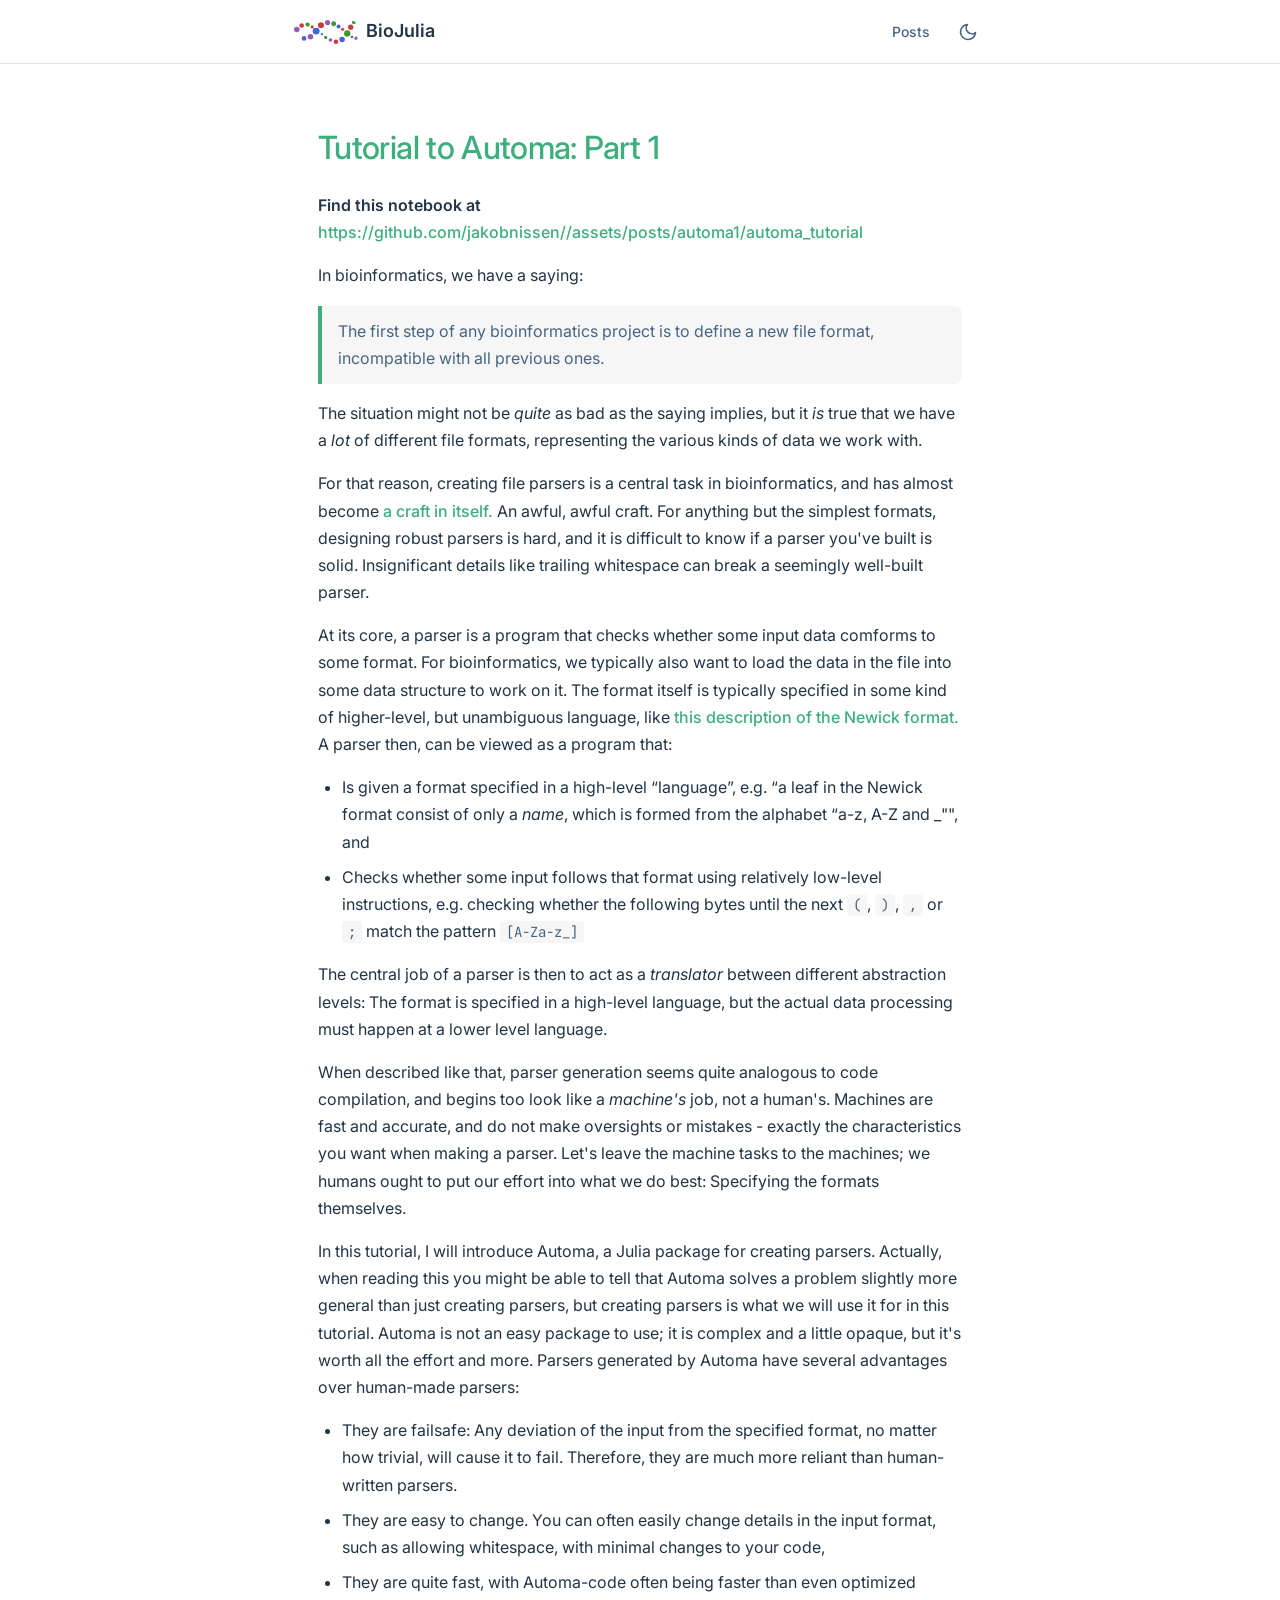
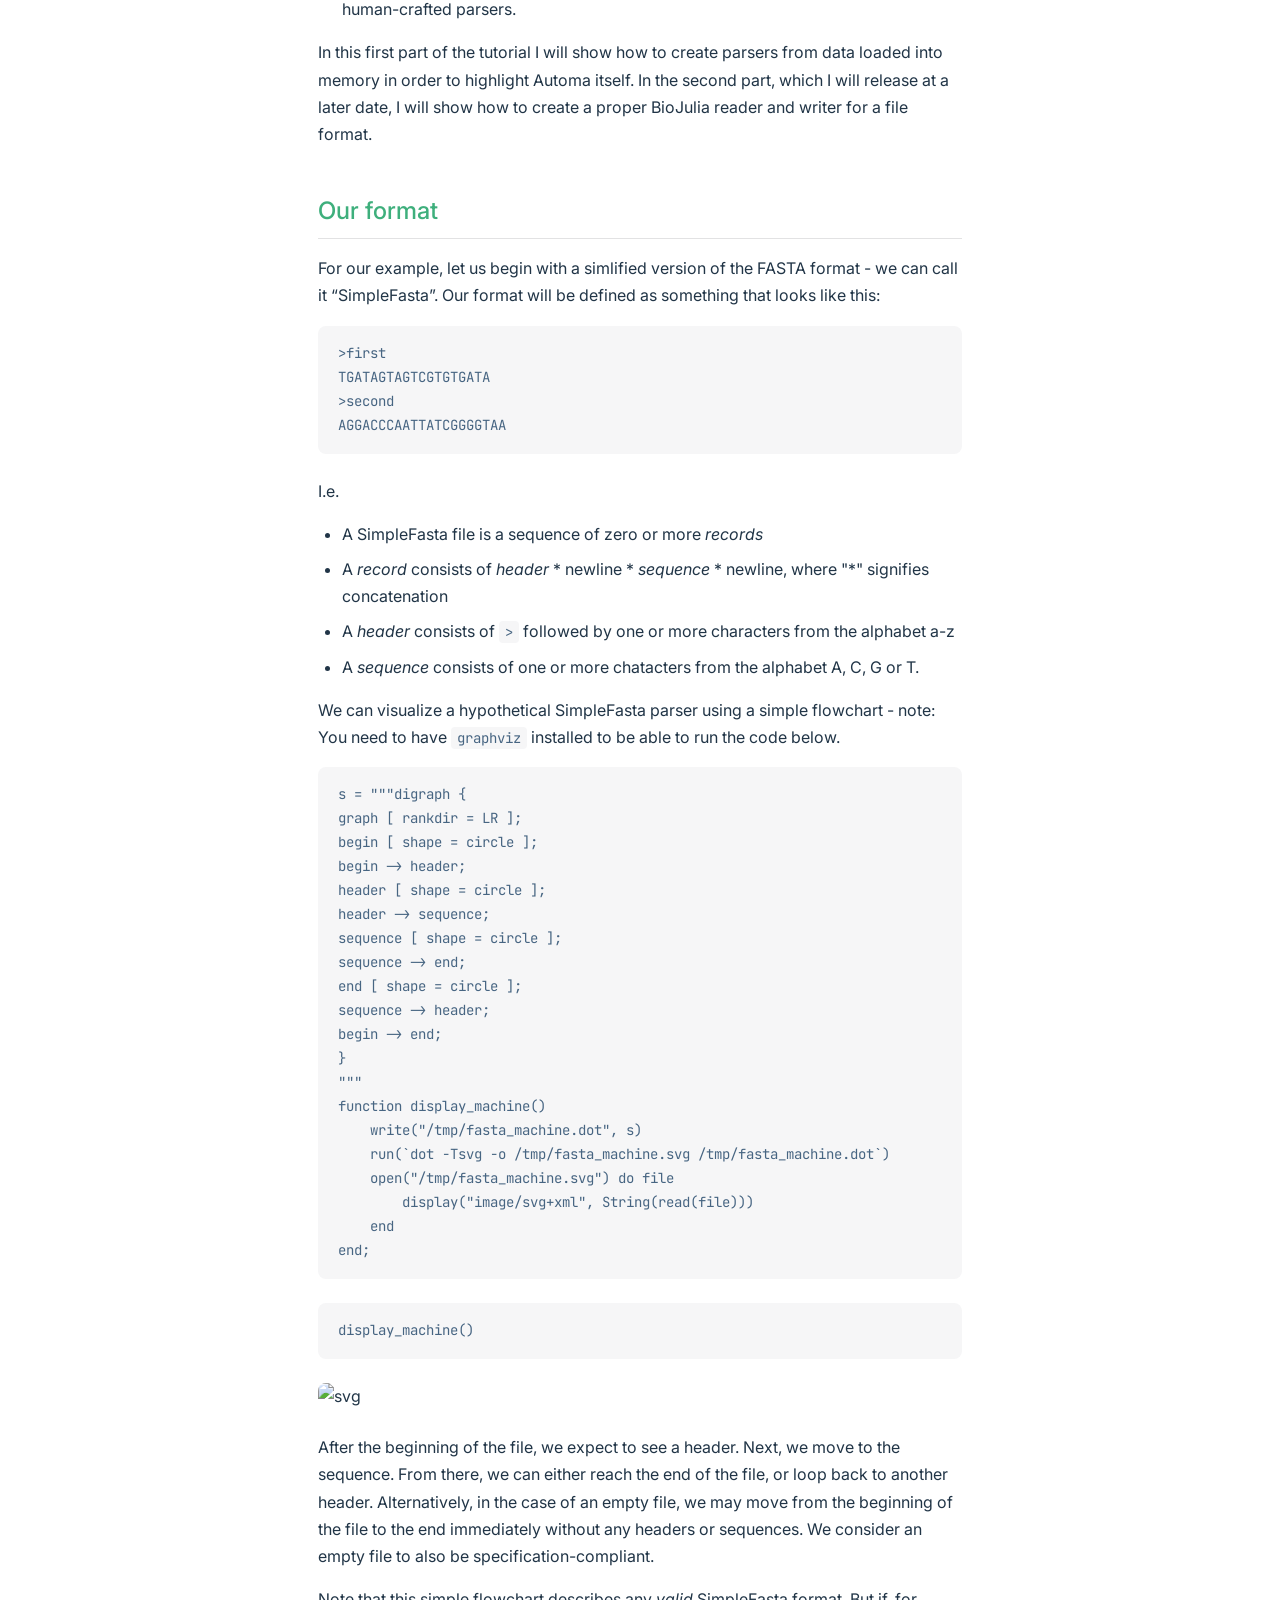
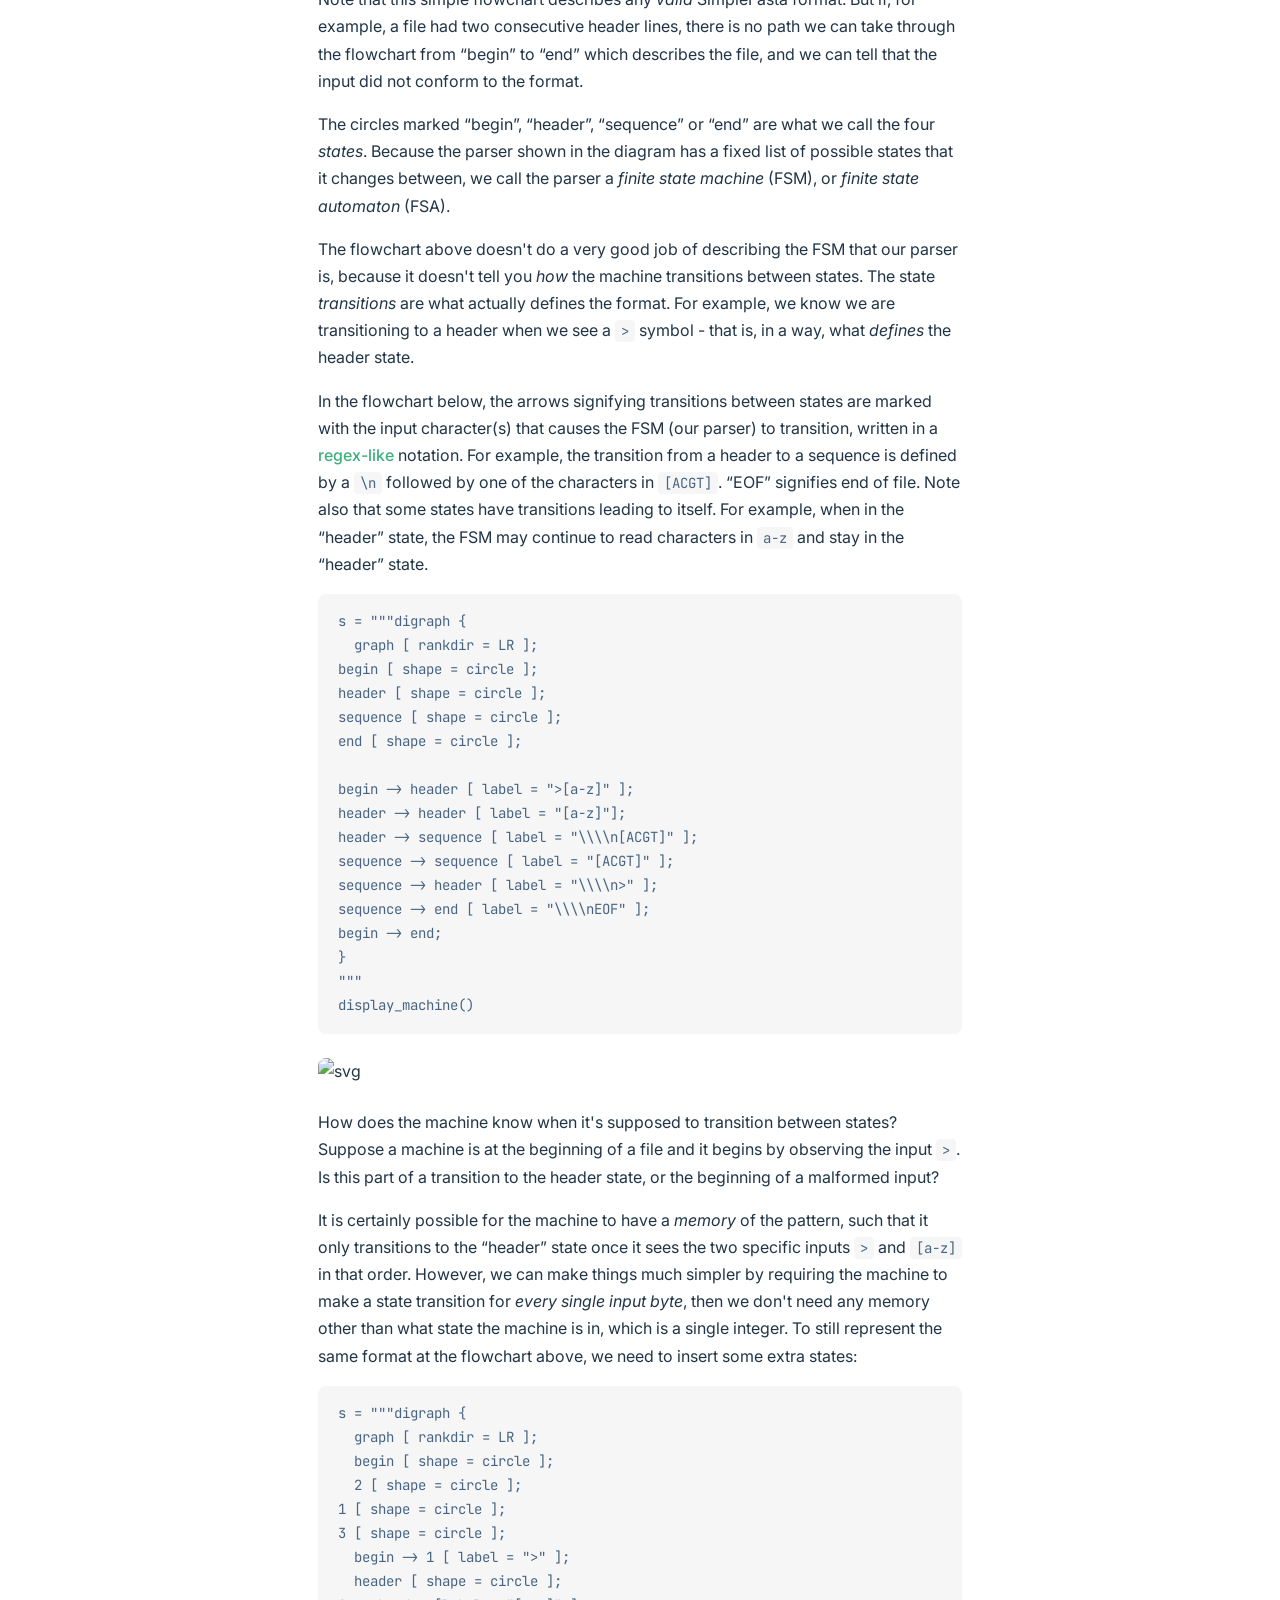
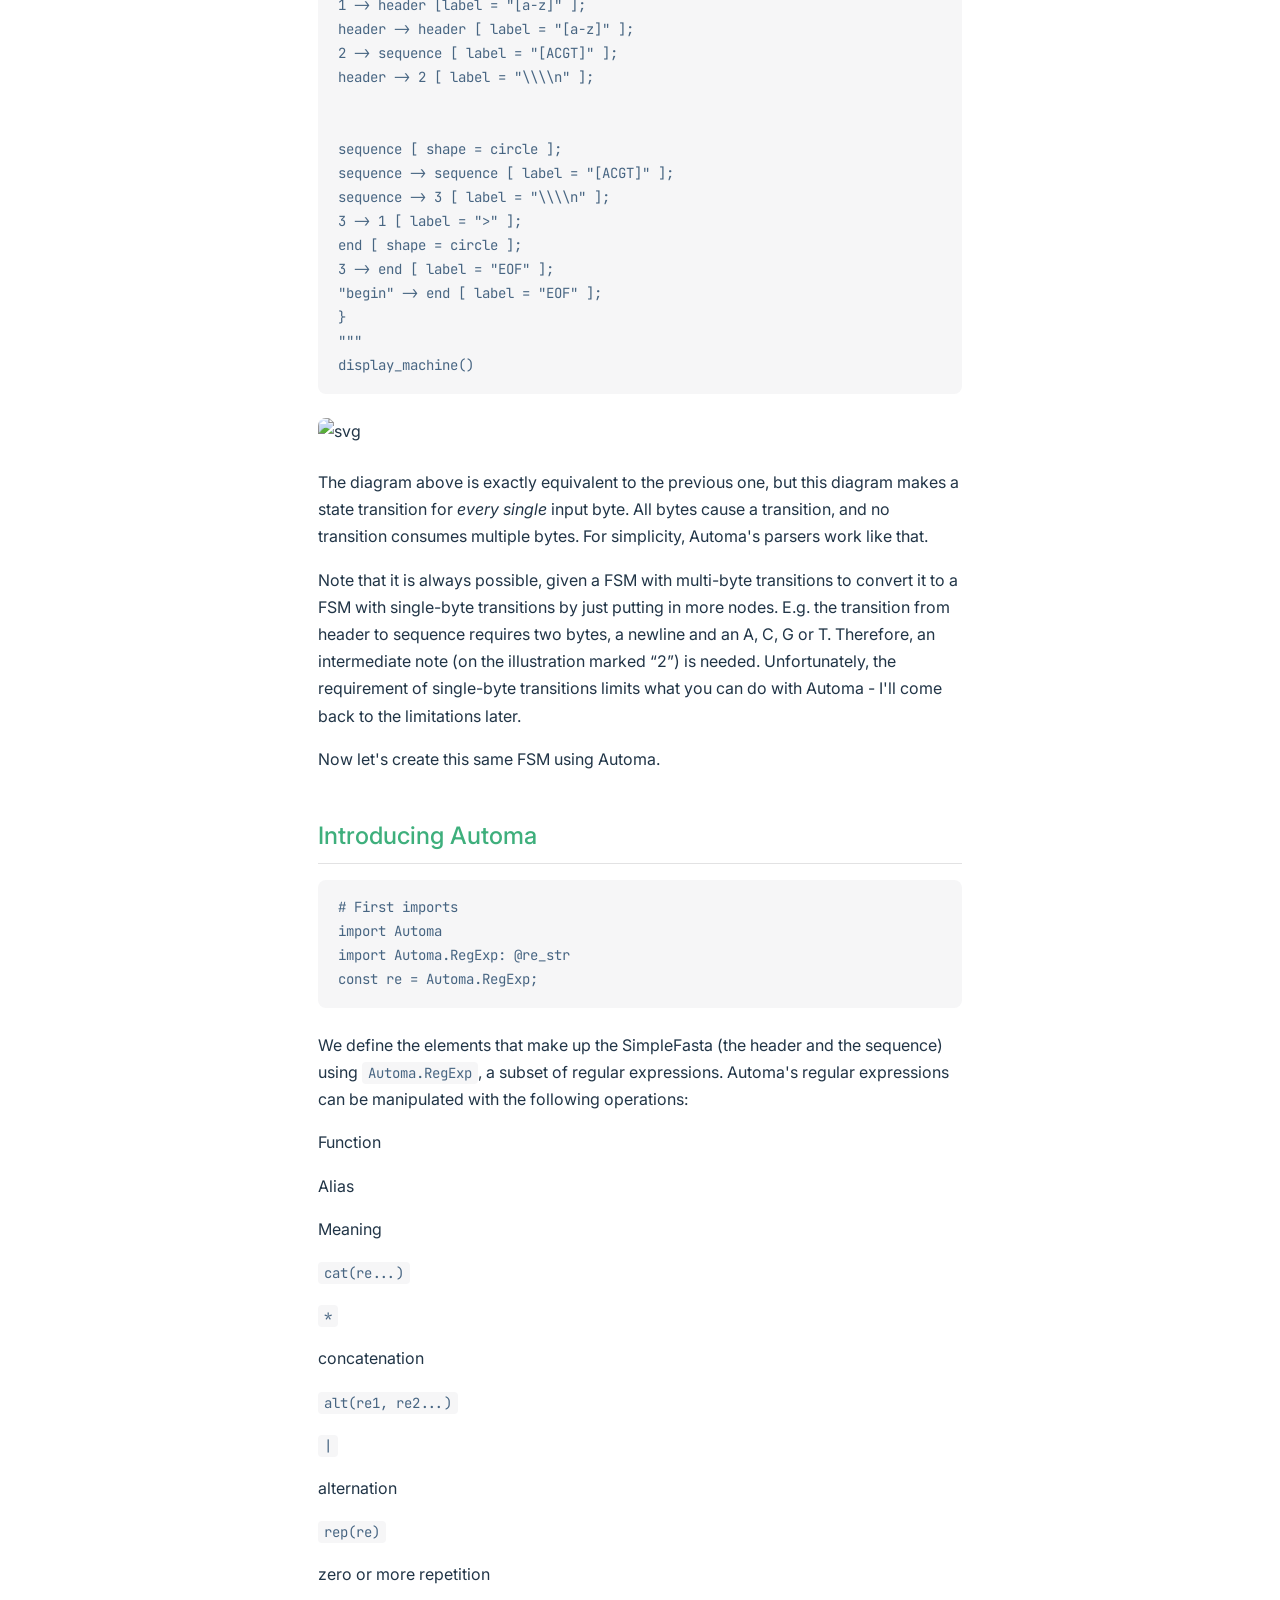
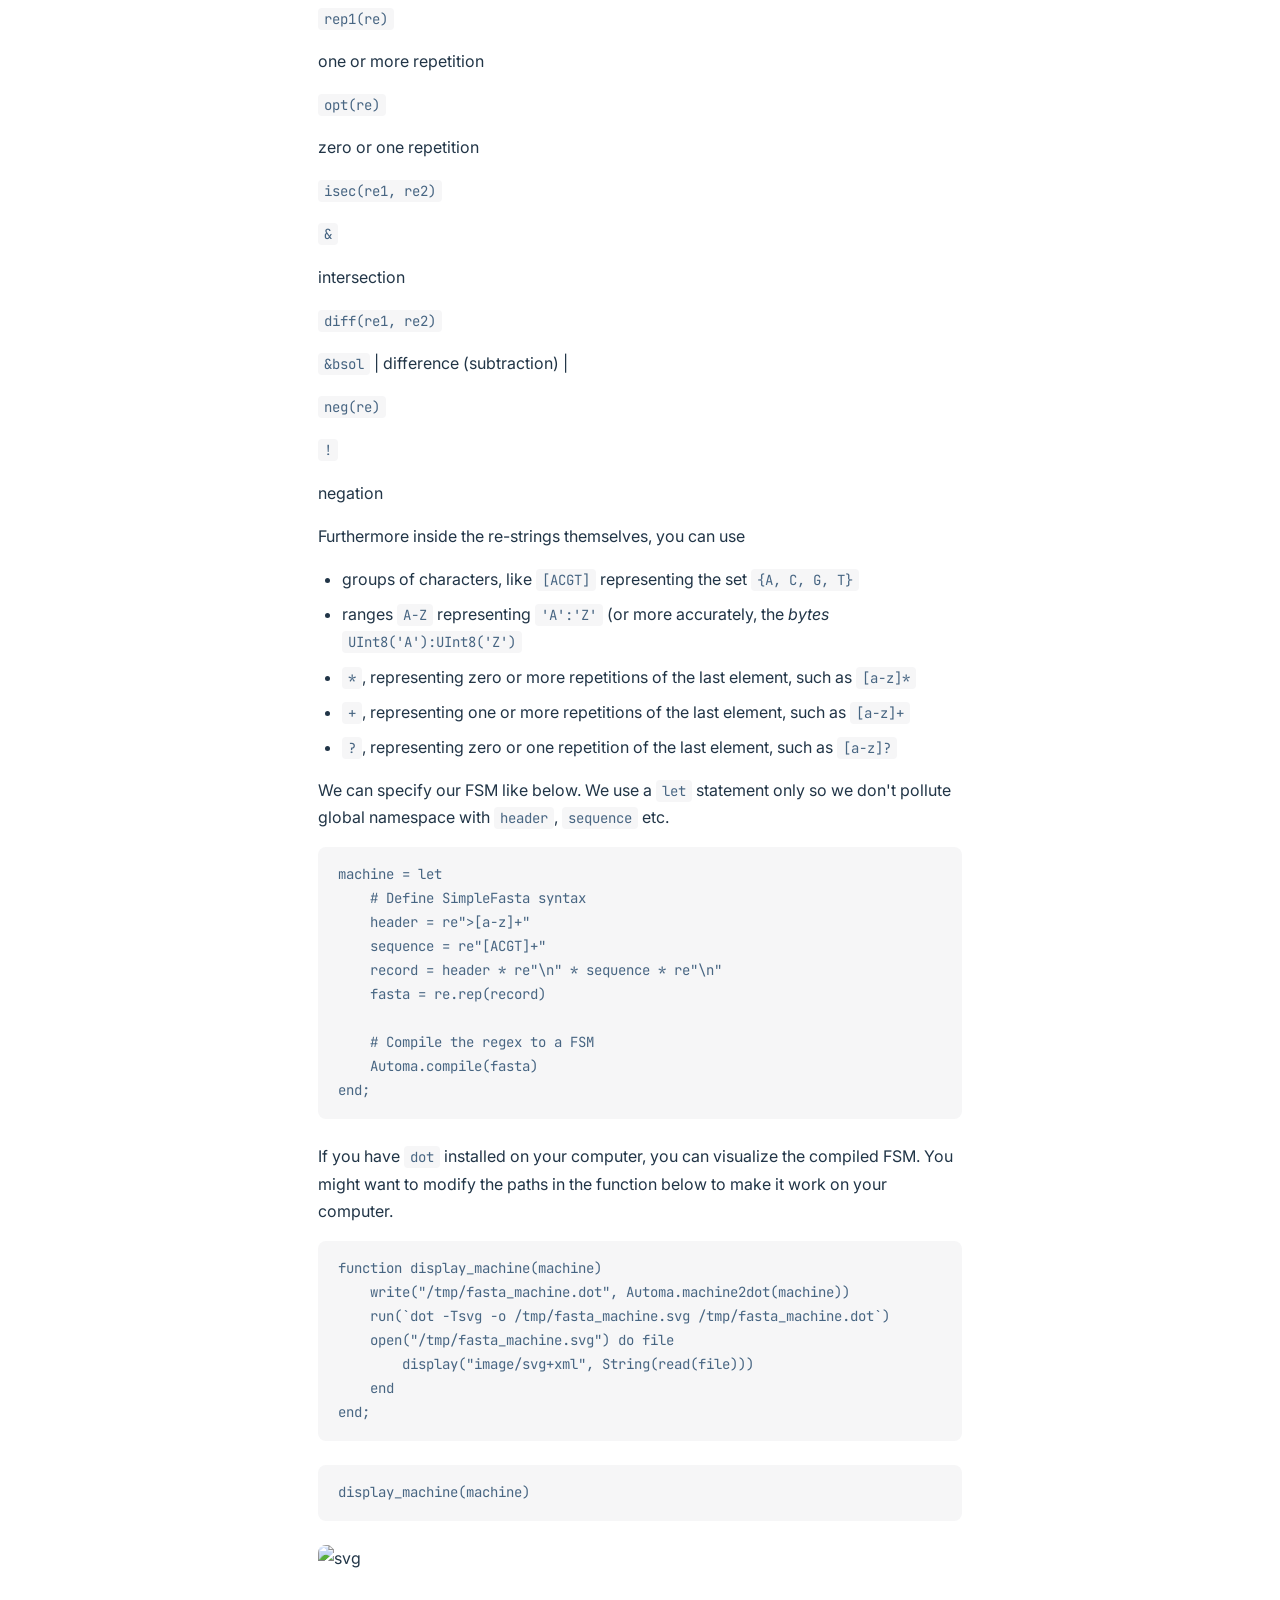
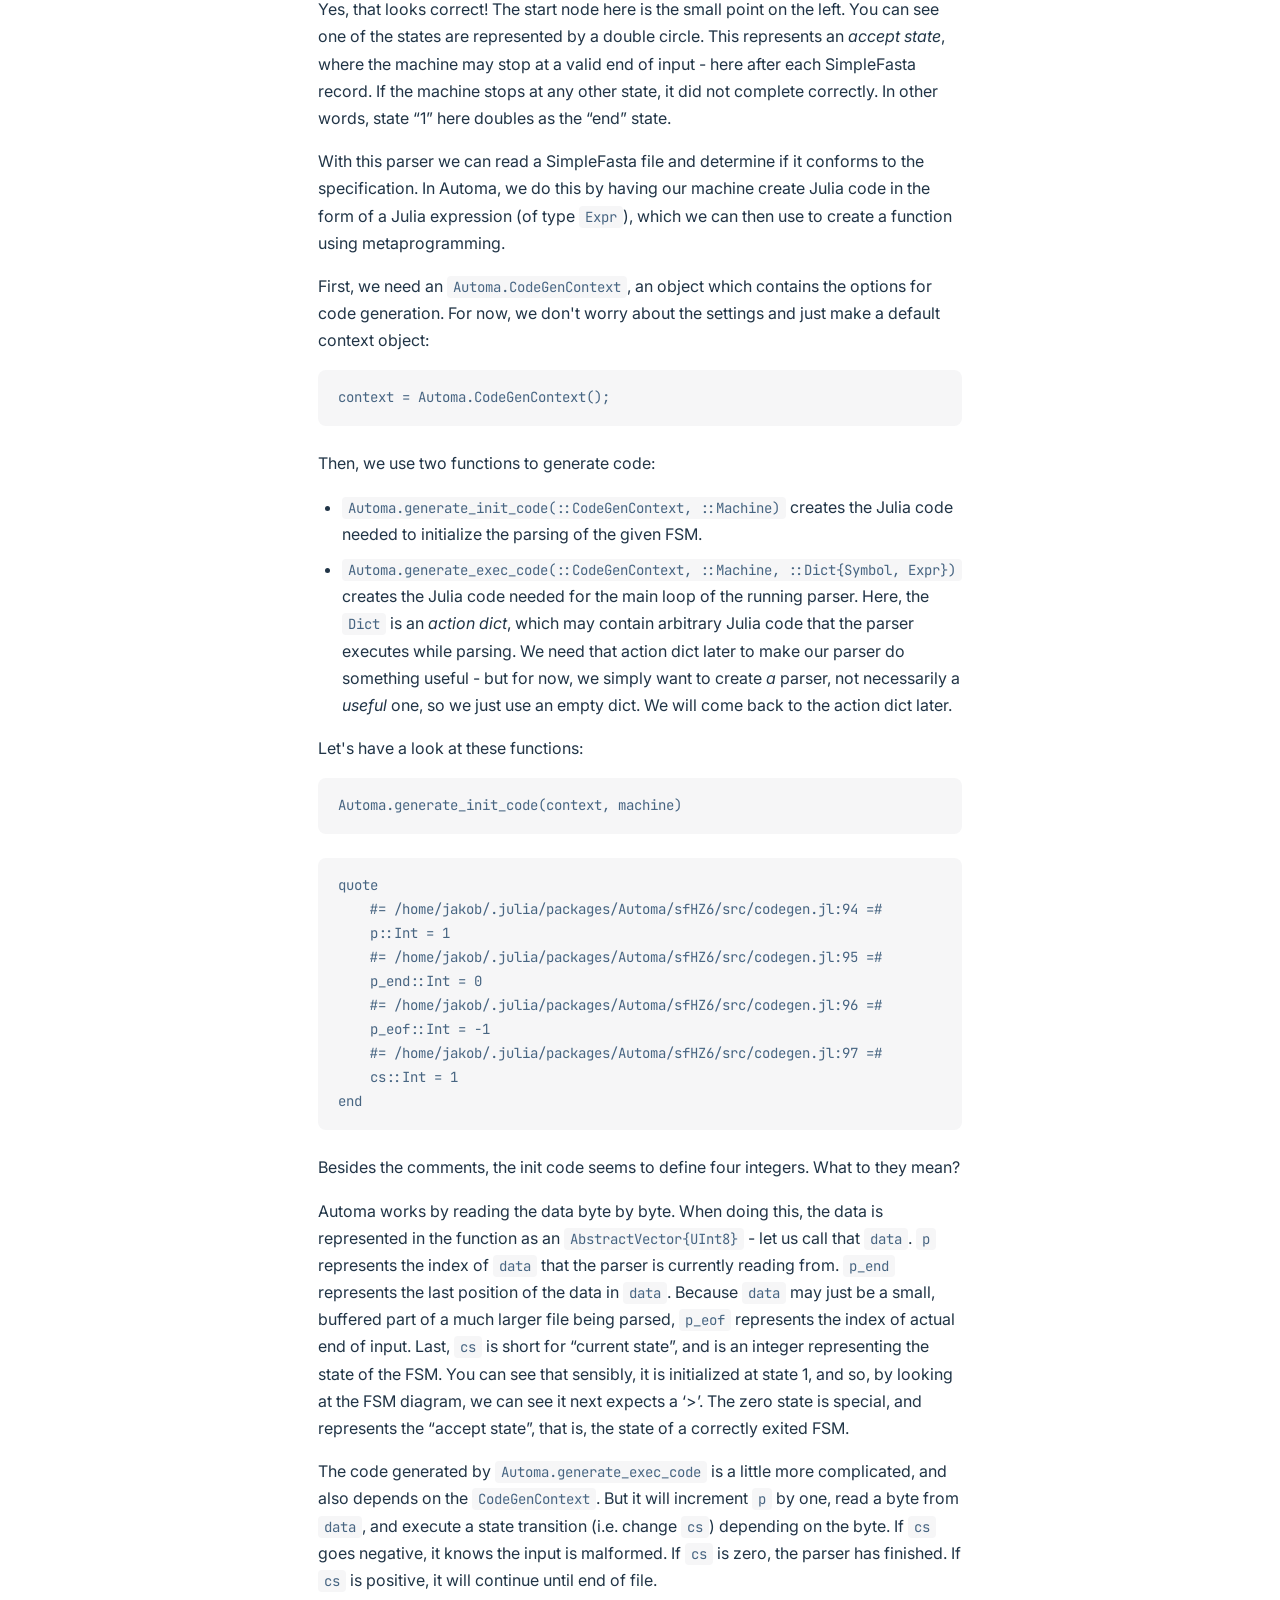
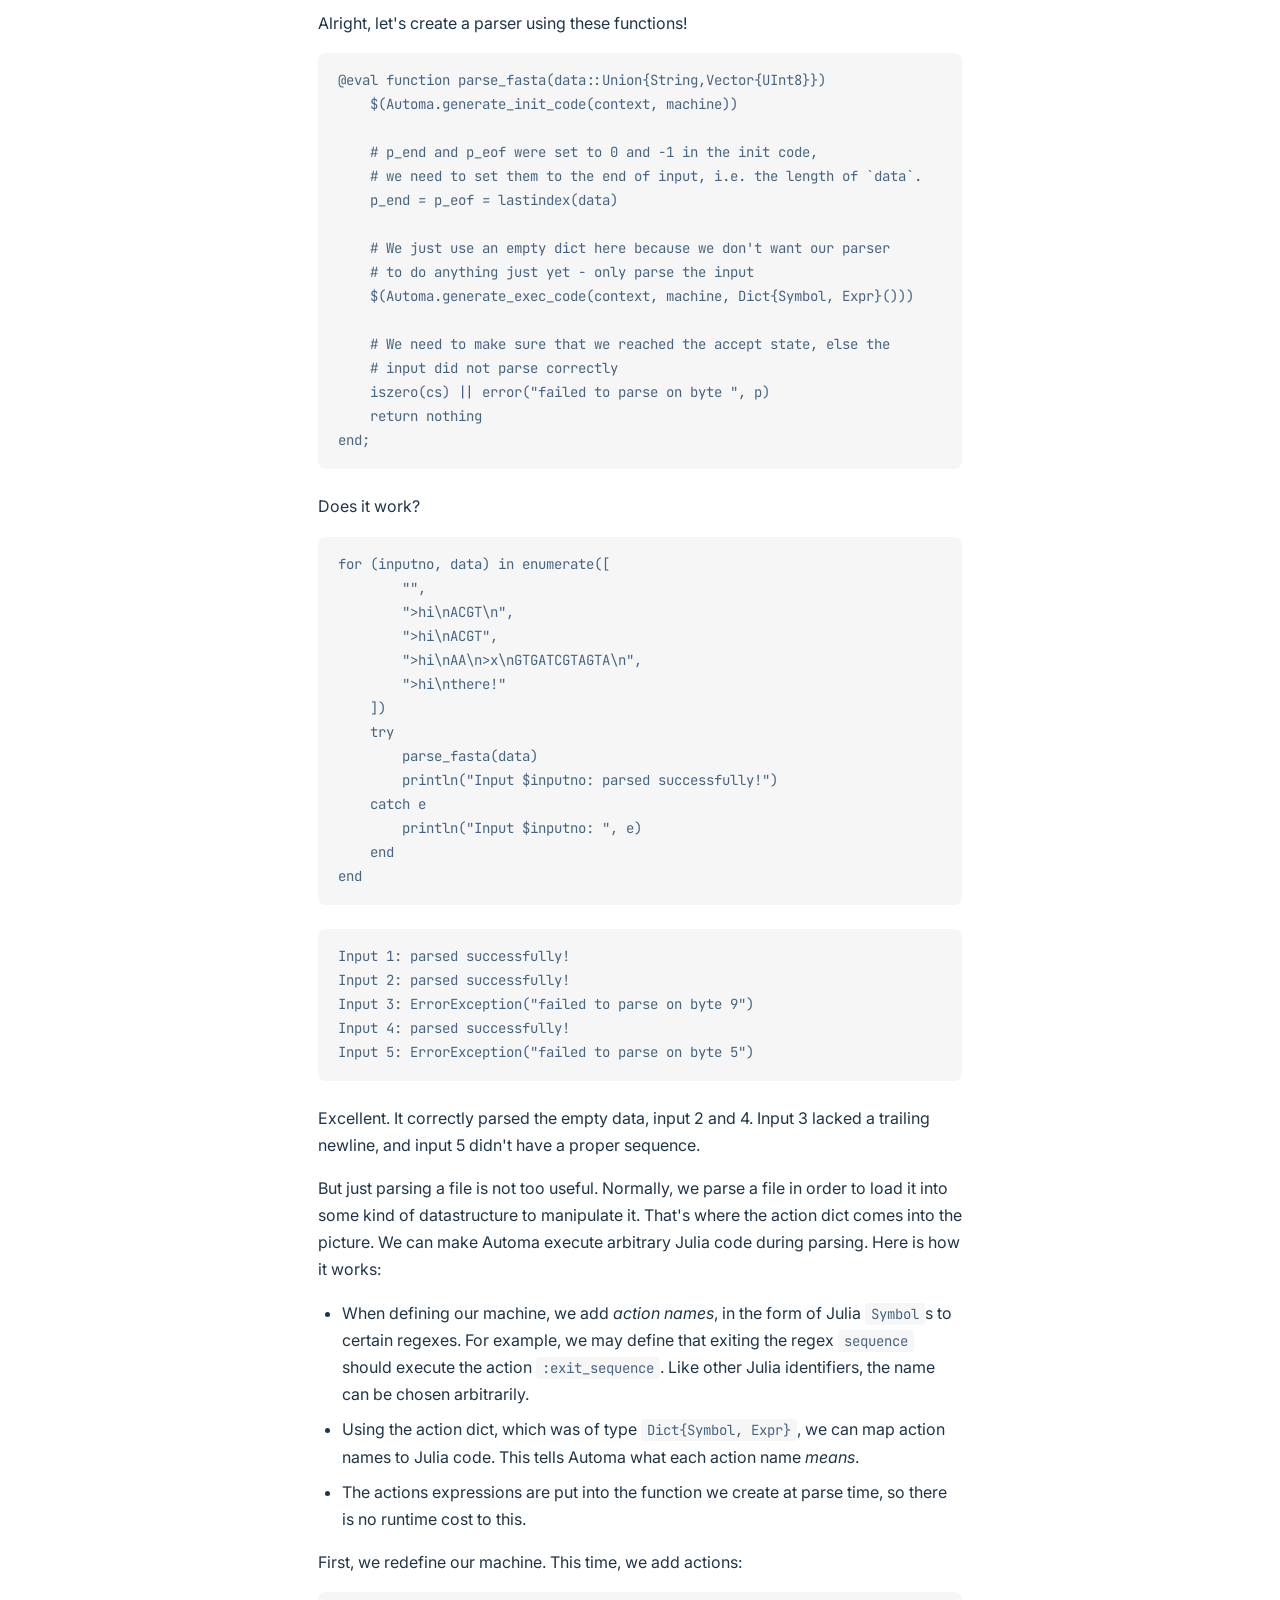
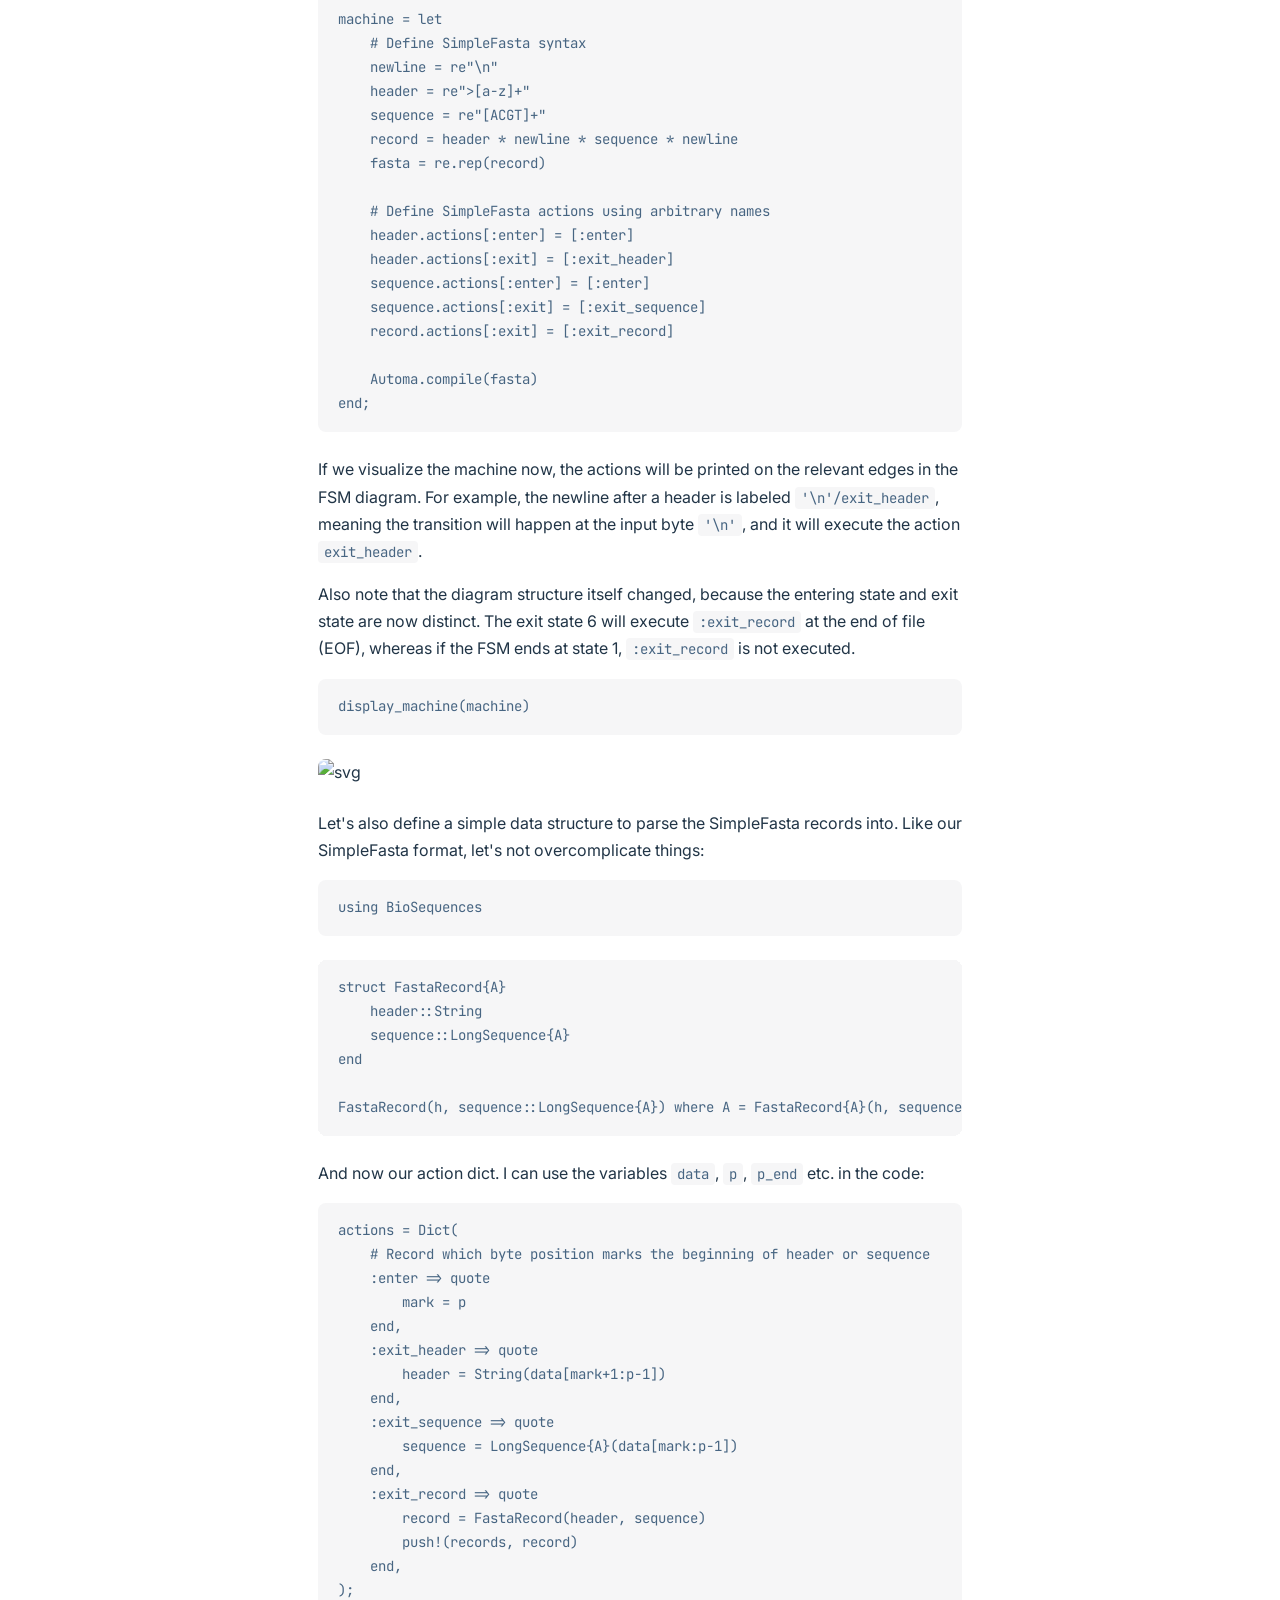
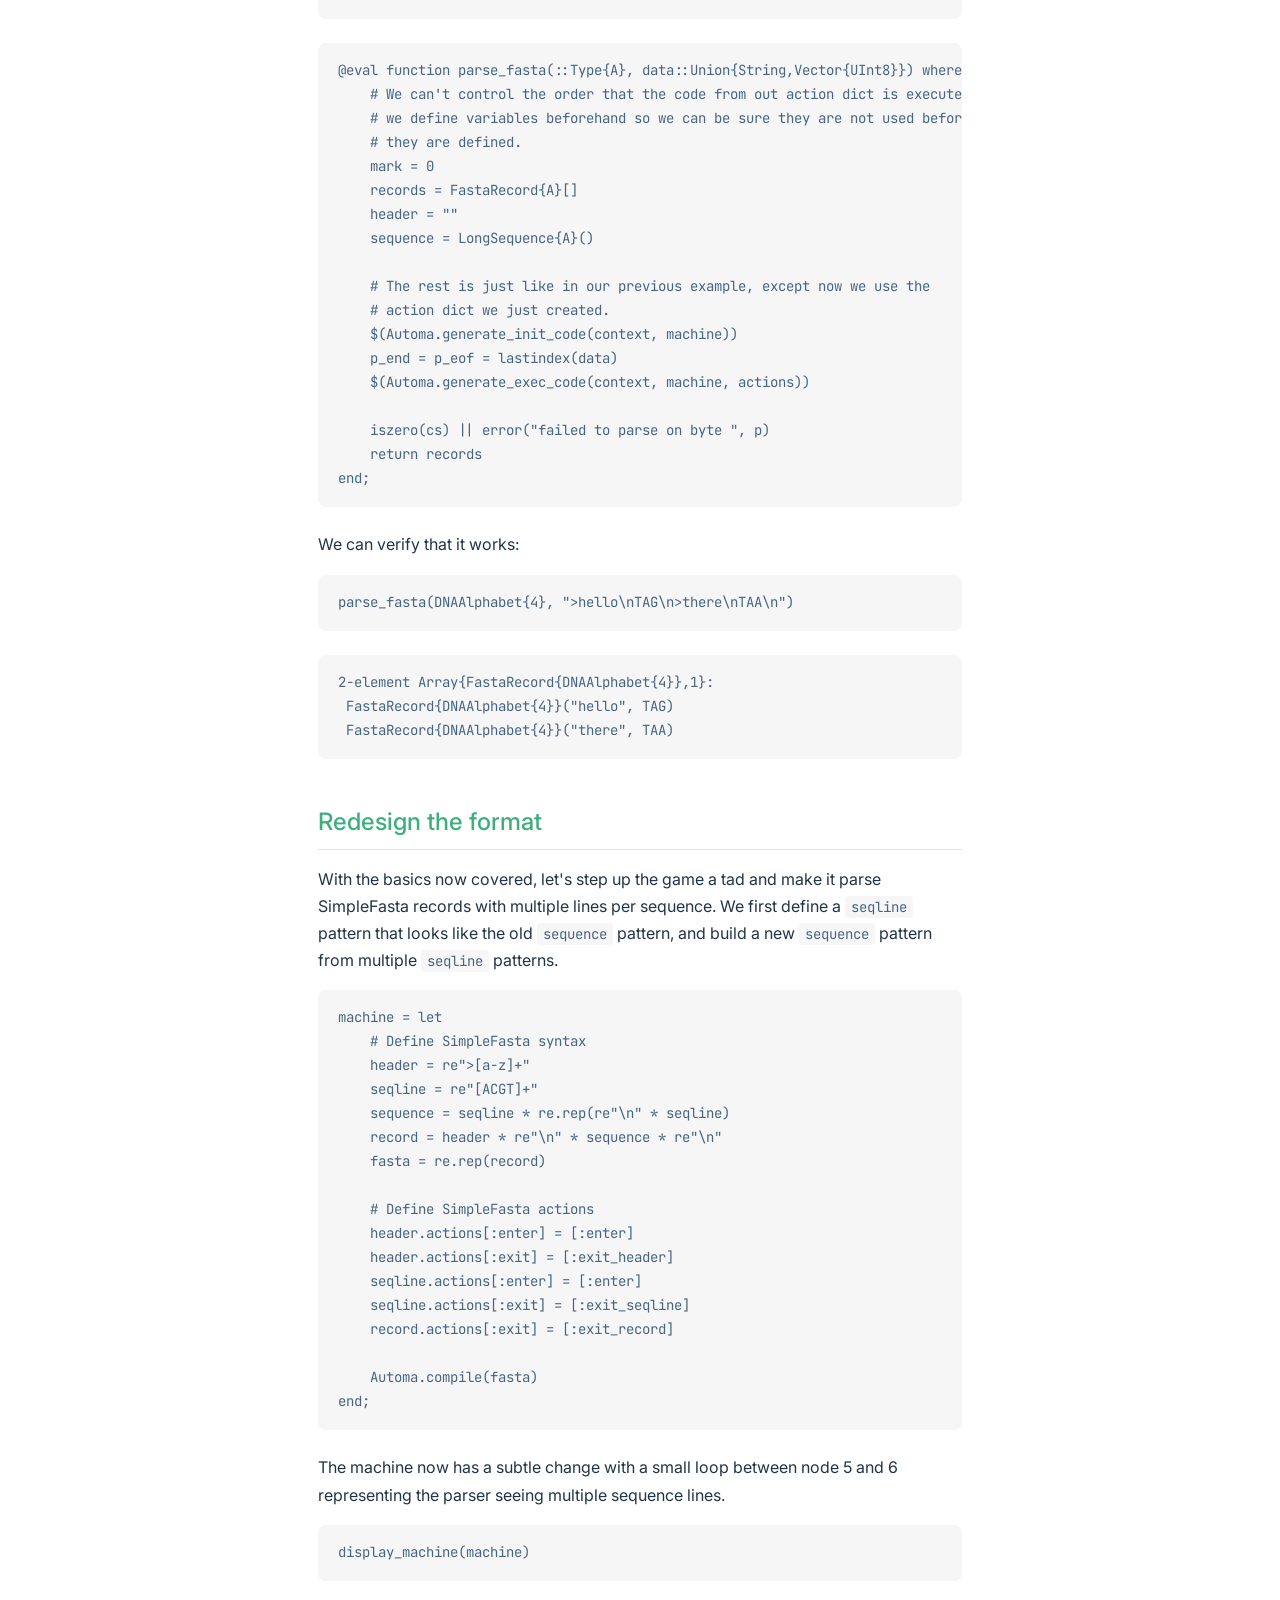
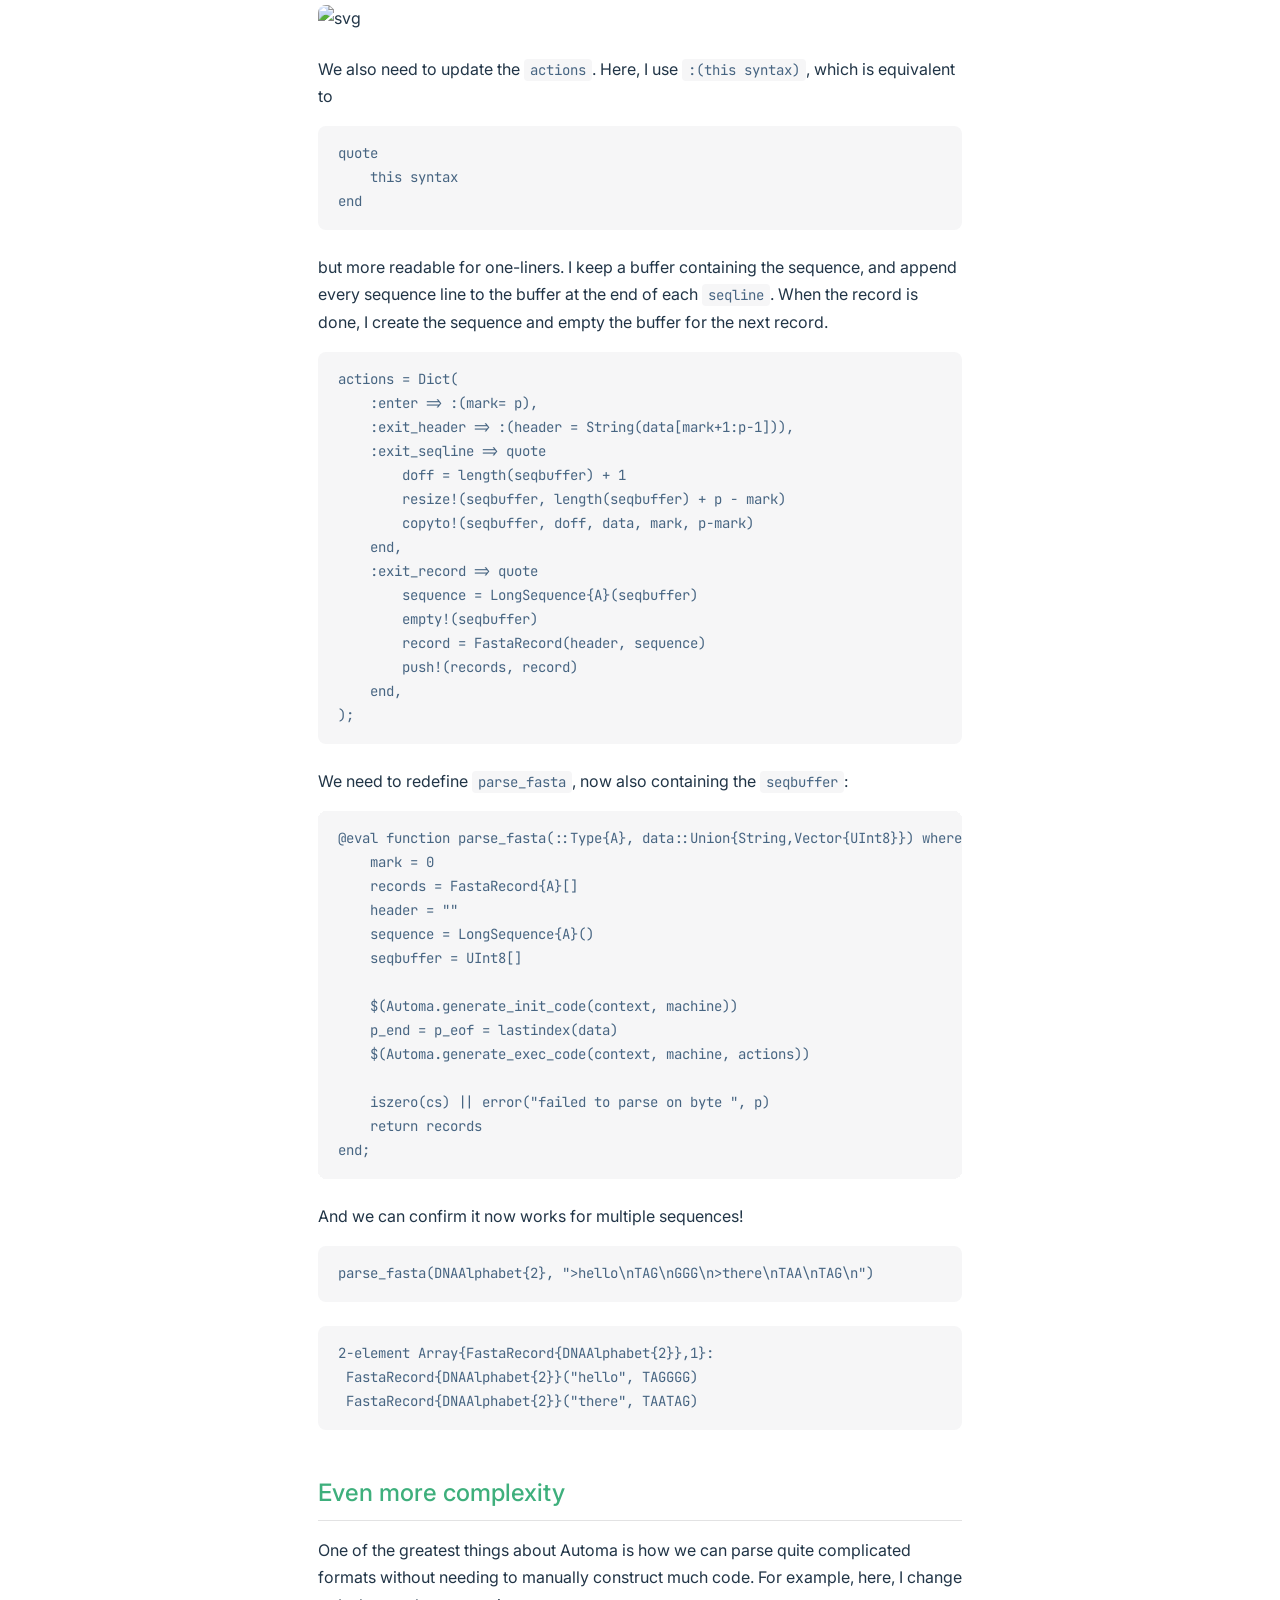
==== automa1/index.html @ d8f2fc75 "Deploying to gh-pages from @ BioJulia/posts@b52928402758f92049399fcd86d30853fb98302d 🚀" ====
<!doctype html>
<html lang="en">
<head>
  <meta charset="UTF-8">
  <meta name="viewport" content="width=device-width, initial-scale=1">
  <script>
    // Set theme immediately to prevent flash
    (function() {
      const stored = localStorage.getItem('theme');
      if (stored) {
        document.documentElement.setAttribute('data-theme', stored);
      }
    })();
  </script>
  
   <link rel="stylesheet" href="/libs/highlight/styles/github.min.css">
   
  <link rel="stylesheet" href="/css/style.css">
<link rel="preconnect" href="https://fonts.googleapis.com">
<link rel="preconnect" href="https://fonts.gstatic.com" crossorigin>
<link rel="stylesheet" href="https://fonts.googleapis.com/css2?family=Inter:wght@400;500;600;700&family=JetBrains+Mono:wght@400;500&display=swap">

<link rel="icon" type="image/png" sizes="192x192" href="/assets/favicon.png">
<link rel="shortcut icon" href="/assets/favicon.ico">
<link rel="apple-touch-icon-precomposed" sizes="152x152" href="/assets/apple-touch-icon.png">


   <title>Tutorial to Automa: Part 1 - BioJulia</title>  
</head>
<body>
  <header class="site-header">
  <div class="header-content">
    <div class="header-left">
      <a href="https://biojulia.dev" class="logo-link">
        <img src="/assets/sticker.svg" alt="BioJulia">
        <span>BioJulia</span>
      </a>
    </div>
    <nav class="header-nav">
      <a href="/">Posts</a>
      <button class="theme-toggle" id="theme-toggle" aria-label="Toggle dark mode">
        <svg class="icon-sun" xmlns="http://www.w3.org/2000/svg" viewBox="0 0 24 24" fill="none" stroke="currentColor" stroke-width="2" stroke-linecap="round" stroke-linejoin="round">
          <circle cx="12" cy="12" r="5"></circle>
          <line x1="12" y1="1" x2="12" y2="3"></line>
          <line x1="12" y1="21" x2="12" y2="23"></line>
          <line x1="4.22" y1="4.22" x2="5.64" y2="5.64"></line>
          <line x1="18.36" y1="18.36" x2="19.78" y2="19.78"></line>
          <line x1="1" y1="12" x2="3" y2="12"></line>
          <line x1="21" y1="12" x2="23" y2="12"></line>
          <line x1="4.22" y1="19.78" x2="5.64" y2="18.36"></line>
          <line x1="18.36" y1="5.64" x2="19.78" y2="4.22"></line>
        </svg>
        <svg class="icon-moon" xmlns="http://www.w3.org/2000/svg" viewBox="0 0 24 24" fill="none" stroke="currentColor" stroke-width="2" stroke-linecap="round" stroke-linejoin="round">
          <path d="M21 12.79A9 9 0 1 1 11.21 3 7 7 0 0 0 21 12.79z"></path>
        </svg>
      </button>
    </nav>
  </div>
</header>

  <main class="franklin-content">

<div class="franklin-content" >
  <h1 id="tutorial_to_automa_part_1" ><a href="#tutorial_to_automa_part_1"> Tutorial to Automa: Part 1</a></h1><p><strong>Find this notebook at <a href="https://github.com/jakobnissen//assets/posts/automa1/automa_tutorial">https://github.com/jakobnissen//assets/posts/automa1/automa_tutorial</a></strong></p>
<p>In bioinformatics, we have a saying:</p>
<blockquote><p>The first step of any bioinformatics project is to define a new file format, incompatible with all previous ones.</p>
</blockquote><p>The situation might not be <em>quite</em> as bad as the saying implies, but it <em>is</em> true that we have a <em>lot</em> of different file formats, representing the various kinds of data we work with.</p>
<p>For that reason, creating file parsers is a central task in bioinformatics, and has almost become <a href="http://biopython.org/DIST/docs/tutorial/Tutorial.html#sec14">a craft in itself.</a> An awful, awful craft. For anything but the simplest formats, designing robust parsers is hard, and it is difficult to know if a parser you've built is solid. Insignificant details like trailing whitespace can break a seemingly well-built parser.</p>
<p>At its core, a parser is a program that checks whether some input data comforms to some format. For bioinformatics, we typically also want to load the data in the file into some data structure to work on it. The format itself is typically specified in some kind of higher-level, but unambiguous language, like <a href="https://en.wikipedia.org/wiki/Newick_format#Grammar">this description of the Newick format.</a> A parser then, can be viewed as a program that:</p>
<ul>
<li>Is given a format specified in a high-level “language”, e.g. “a leaf in the Newick format consist of only a <em>name</em>, which is formed from the alphabet “a-z, A-Z and &#95;"", and</li>
<li>Checks whether some input follows that format using relatively low-level instructions, e.g. checking whether the following bytes until the next <code>(</code>, <code>)</code>, <code>,</code> or <code>;</code> match the pattern <code>[A-Za-z_]</code></li>
</ul>
<p>The central job of a parser is then to act as a <em>translator</em> between different abstraction levels: The format is specified in a high-level language, but the actual data processing must happen at a lower level language.</p>
<p>When described like that, parser generation seems quite analogous to code compilation, and begins too look like a <em>machine's</em> job, not a human's. Machines are fast and accurate, and do not make oversights or mistakes - exactly the characteristics you want when making a parser. Let's leave the machine tasks to the machines; we humans ought to put our effort into what we do best: Specifying the formats themselves.</p>
<p>In this tutorial, I will introduce Automa, a Julia package for creating parsers. Actually, when reading this you might be able to tell that Automa solves a problem slightly more general than just creating parsers, but creating parsers is what we will use it for in this tutorial. Automa is not an easy package to use; it is complex and a little opaque, but it's worth all the effort and more. Parsers generated by Automa have several advantages over human-made parsers:</p>
<ul>
<li>They are failsafe: Any deviation of the input from the specified format, no matter how trivial, will cause it to fail. Therefore, they are much more reliant than human-written parsers.</li>
<li>They are easy to change. You can often easily change details in the input format, such as allowing whitespace, with minimal changes to your code,</li>
<li>They are quite fast, with Automa-code often being faster than even optimized human-crafted parsers.</li>
</ul>
<p>In this first part of the tutorial I will show how to create parsers from data loaded into memory in order to highlight Automa itself. In the second part, which I will release at a later date, I will show how to create a proper BioJulia reader and writer for a file format.</p>
<h2 id="our_format" ><a href="#our_format"> Our format</a></h2><p>For our example, let us begin with a simlified version of the FASTA format - we can call it “SimpleFasta”. Our format will be defined as something that looks like this:</p>
<pre><code class="fasta">&gt;first
TGATAGTAGTCGTGTGATA
&gt;second
AGGACCCAATTATCGGGGTAA</code></pre>
<p>I.e.</p>
<ul>
<li>A SimpleFasta file is a sequence of zero or more <em>records</em></li>
<li>A <em>record</em> consists of <em>header</em> &#42; newline &#42; <em>sequence</em> &#42; newline, where "&#42;" signifies concatenation</li>
<li>A <em>header</em> consists of <code>&gt;</code> followed by one or more characters from the alphabet a-z</li>
<li>A <em>sequence</em> consists of one or more chatacters from the alphabet A, C, G or T.</li>
</ul>
<p>We can visualize a hypothetical SimpleFasta parser using a simple flowchart - note: You need to have <code>graphviz</code> installed to be able to run the code below.</p>
<pre><code class="julia">s = &quot;&quot;&quot;digraph &lbrace;
graph [ rankdir = LR ];
begin [ shape = circle ];
begin -&gt; header;
header [ shape = circle ];
header -&gt; sequence;
sequence [ shape = circle ];
sequence -&gt; end;
end [ shape = circle ];
sequence -&gt; header;
begin -&gt; end;
&rbrace;
&quot;&quot;&quot;
function display_machine()
    write(&quot;/tmp/fasta_machine.dot&quot;, s)
    run(`dot -Tsvg -o /tmp/fasta_machine.svg /tmp/fasta_machine.dot`)
    open(&quot;/tmp/fasta_machine.svg&quot;) do file
        display(&quot;image/svg+xml&quot;, String(read(file)))
    end
end;</code></pre>
<pre><code class="julia">display_machine()</code></pre>
<img src="/assets/posts/automa1/automa_tutorial_2_0.svg" alt="svg"><p>After the beginning of the file, we expect to see a header. Next, we move to the sequence. From there, we can either reach the end of the file, or loop back to another header. Alternatively, in the case of an empty file, we may move from the beginning of the file to the end immediately without any headers or sequences. We consider an empty file to also be specification-compliant.</p>
<p>Note that this simple flowchart describes any <em>valid</em> SimpleFasta format. But if, for example, a file had two consecutive header lines, there is no path we can take through the flowchart from “begin” to “end” which describes the file, and we can tell that the input did not conform to the format.</p>
<p>The circles marked “begin”, “header”, “sequence” or “end” are what we call the four <em>states</em>. Because the parser shown in the diagram has a fixed list of possible states that it changes between, we call the parser a <em>finite state machine</em> (FSM), or <em>finite state automaton</em> (FSA).</p>
<p>The flowchart above doesn't do a very good job of describing the FSM that our parser is, because it doesn't tell you <em>how</em> the machine transitions between states. The state <em>transitions</em> are what actually defines the format. For example, we know we are transitioning to a header when we see a <code>&gt;</code> symbol - that is, in a way, what <em>defines</em> the header state.</p>
<p>In the flowchart below, the arrows signifying transitions between states are marked with the input character(s) that causes the FSM (our parser) to transition, written in a <a href="http://regexr.com">regex-like</a> notation. For example, the transition from a header to a sequence is defined by a <code>\n</code> followed by one of the characters in <code>[ACGT]</code>. “EOF” signifies end of file. Note also that some states have transitions leading to itself. For example, when in the “header” state, the FSM may continue to read characters in <code>a-z</code> and stay in the “header” state.</p>
<pre><code class="julia">s = &quot;&quot;&quot;digraph &lbrace;
  graph [ rankdir = LR ];
begin [ shape = circle ];
header [ shape = circle ];
sequence [ shape = circle ];
end [ shape = circle ];

begin -&gt; header [ label = &quot;&gt;[a-z]&quot; ];
header -&gt; header [ label = &quot;[a-z]&quot;];
header -&gt; sequence [ label = &quot;\\\\n[ACGT]&quot; ];
sequence -&gt; sequence [ label = &quot;[ACGT]&quot; ];
sequence -&gt; header [ label = &quot;\\\\n&gt;&quot; ];
sequence -&gt; end [ label = &quot;\\\\nEOF&quot; ];
begin -&gt; end;
&rbrace;
&quot;&quot;&quot;
display_machine()</code></pre>
<img src="/assets/posts/automa1/automa_tutorial_4_0.svg" alt="svg"><p>How does the machine know when it's supposed to transition between states? Suppose a machine is at the beginning of a file and it begins by observing the input <code>&gt;</code>. Is this part of a transition to the header state, or the beginning of a malformed input?</p>
<p>It is certainly possible for the machine to have a <em>memory</em> of the pattern, such that it only transitions to the “header” state once it sees the two specific inputs <code>&gt;</code> and <code>[a-z]</code> in that order. However, we can make things much simpler by requiring the machine to make a state transition for <em>every single input byte</em>, then we don't need any memory other than what state the machine is in, which is a single integer. To still represent the same format at the flowchart above, we need to insert some extra states:</p>
<pre><code class="julia">s = &quot;&quot;&quot;digraph &lbrace;
  graph [ rankdir = LR ];
  begin [ shape = circle ];
  2 [ shape = circle ];
1 [ shape = circle ];
3 [ shape = circle ];
  begin -&gt; 1 [ label = &quot;&gt;&quot; ];
  header [ shape = circle ];
1 -&gt; header [label = &quot;[a-z]&quot; ];
header -&gt; header [ label = &quot;[a-z]&quot; ];
2 -&gt; sequence [ label = &quot;[ACGT]&quot; ];
header -&gt; 2 [ label = &quot;\\\\n&quot; ];


sequence [ shape = circle ];
sequence -&gt; sequence [ label = &quot;[ACGT]&quot; ];
sequence -&gt; 3 [ label = &quot;\\\\n&quot; ];
3 -&gt; 1 [ label = &quot;&gt;&quot; ];
end [ shape = circle ];
3 -&gt; end [ label = &quot;EOF&quot; ];
&quot;begin&quot; -&gt; end [ label = &quot;EOF&quot; ];
&rbrace;
&quot;&quot;&quot;
display_machine()</code></pre>
<img src="/assets/posts/automa1/automa_tutorial_6_0.svg" alt="svg"><p>The diagram above is exactly equivalent to the previous one, but this diagram makes a state transition for <em>every single</em> input byte. All bytes cause a transition, and no transition consumes multiple bytes. For simplicity, Automa's parsers work like that.</p>
<p>Note that it is always possible, given a FSM with multi-byte transitions to convert it to a FSM with single-byte transitions by just putting in more nodes. E.g. the transition from header to sequence requires two bytes, a newline and an A, C, G or T. Therefore, an intermediate note (on the illustration marked “2”) is needed. Unfortunately, the requirement of single-byte transitions limits what you can do with Automa - I'll come back to the limitations later.</p>
<p>Now let's create this same FSM using Automa.</p>
<h2 id="introducing_automa" ><a href="#introducing_automa"> Introducing Automa</a></h2><pre><code class="julia"># First imports
import Automa
import Automa.RegExp: @re_str
const re = Automa.RegExp;</code></pre>
<p>We define the elements that make up the SimpleFasta (the header and the sequence) using <code>Automa.RegExp</code>, a subset of regular expressions. Automa's regular expressions can be manipulated with the following operations:</p>
<p>Function</p>
<p>Alias</p>
<p>Meaning</p>
<p><code>cat(re...)</code></p>
<p><code>*</code></p>
<p>concatenation</p>
<p><code>alt(re1, re2...)</code></p>
<p><code>|</code></p>
<p>alternation</p>
<p><code>rep(re)</code></p>
<p>zero or more repetition</p>
<p><code>rep1(re)</code></p>
<p>one or more repetition</p>
<p><code>opt(re)</code></p>
<p>zero or one repetition</p>
<p><code>isec(re1, re2)</code></p>
<p><code>&amp;</code></p>
<p>intersection</p>
<p><code>diff(re1, re2)</code></p>
<p><code>&amp;bsol</code> | difference (subtraction) |</p>
<p><code>neg(re)</code></p>
<p><code>!</code></p>
<p>negation</p>
<p>Furthermore inside the re-strings themselves, you can use</p>
<ul>
<li>groups of characters, like <code>[ACGT]</code> representing the set <code>&lbrace;A, C, G, T&rbrace;</code></li>
<li>ranges <code>A-Z</code> representing <code>'A':'Z'</code> (or more accurately, the <em>bytes</em> <code>UInt8('A'):UInt8('Z')</code></li>
<li><code>*</code>, representing zero or more repetitions of the last element, such as <code>[a-z]*</code></li>
<li><code>+</code>, representing one or more repetitions of the last element, such as <code>[a-z]+</code></li>
<li><code>?</code>, representing zero or one repetition of the last element, such as <code>[a-z]?</code></li>
</ul>
<p>We can specify our FSM like below. We use a <code>let</code> statement only so we don't pollute global namespace with <code>header</code>, <code>sequence</code> etc.</p>
<pre><code class="julia">machine = let
    # Define SimpleFasta syntax
    header = re&quot;&gt;[a-z]+&quot;
    sequence = re&quot;[ACGT]+&quot;
    record = header * re&quot;\n&quot; * sequence * re&quot;\n&quot;
    fasta = re.rep(record)

    # Compile the regex to a FSM
    Automa.compile(fasta)
end;</code></pre>
<p>If you have <code>dot</code> installed on your computer, you can visualize the compiled FSM. You might want to modify the paths in the function below to make it work on your computer.</p>
<pre><code class="julia">function display_machine(machine)
    write(&quot;/tmp/fasta_machine.dot&quot;, Automa.machine2dot(machine))
    run(`dot -Tsvg -o /tmp/fasta_machine.svg /tmp/fasta_machine.dot`)
    open(&quot;/tmp/fasta_machine.svg&quot;) do file
        display(&quot;image/svg+xml&quot;, String(read(file)))
    end
end;</code></pre>
<pre><code class="julia">display_machine(machine)</code></pre>
<img src="/assets/posts/automa1/automa_tutorial_13_0.svg" alt="svg"><p>Yes, that looks correct! The start node here is the small point on the left. You can see one of the states are represented by a double circle. This represents an <em>accept state</em>, where the machine may stop at a valid end of input - here after each SimpleFasta record. If the machine stops at any other state, it did not complete correctly. In other words, state “1” here doubles as the “end” state.</p>
<p>With this parser we can read a SimpleFasta file and determine if it conforms to the specification. In Automa, we do this by having our machine create Julia code in the form of a Julia expression (of type <code>Expr</code>), which we can then use to create a function using metaprogramming.</p>
<p>First, we need an <code>Automa.CodeGenContext</code>, an object which contains the options for code generation. For now, we don't worry about the settings and just make a default context object:</p>
<pre><code class="julia">context = Automa.CodeGenContext();</code></pre>
<p>Then, we use two functions to generate code:</p>
<ul>
<li><code>Automa.generate_init_code(::CodeGenContext, ::Machine)</code> creates the Julia code needed to initialize the parsing of the given FSM.</li>
<li><code>Automa.generate_exec_code(::CodeGenContext, ::Machine, ::Dict&lbrace;Symbol, Expr&rbrace;)</code> creates the Julia code needed for the main loop of the running parser. Here, the <code>Dict</code> is an <em>action dict</em>, which may contain arbitrary Julia code that the parser executes while parsing. We need that action dict later to make our parser do something useful - but for now, we simply want to create <em>a</em> parser, not necessarily a <em>useful</em> one, so we just use an empty dict. We will come back to the action dict later.</li>
</ul>
<p>Let's have a look at these functions:</p>
<pre><code class="julia">Automa.generate_init_code(context, machine)</code></pre>
<pre><code class="julia">quote
    #= /home/jakob/.julia/packages/Automa/sfHZ6/src/codegen.jl:94 =#
    p::Int = 1
    #= /home/jakob/.julia/packages/Automa/sfHZ6/src/codegen.jl:95 =#
    p_end::Int = 0
    #= /home/jakob/.julia/packages/Automa/sfHZ6/src/codegen.jl:96 =#
    p_eof::Int = -1
    #= /home/jakob/.julia/packages/Automa/sfHZ6/src/codegen.jl:97 =#
    cs::Int = 1
end</code></pre>
<p>Besides the comments, the init code seems to define four integers. What to they mean?</p>
<p>Automa works by reading the data byte by byte. When doing this, the data is represented in the function as an <code>AbstractVector&lbrace;UInt8&rbrace;</code> - let us call that <code>data</code>. <code>p</code> represents the index of <code>data</code> that the parser is currently reading from. <code>p_end</code> represents the last position of the data in <code>data</code>. Because <code>data</code> may just be a small, buffered part of a much larger file being parsed, <code>p_eof</code> represents the index of actual end of input. Last, <code>cs</code> is short for “current state”, and is an integer representing the state of the FSM. You can see that sensibly, it is initialized at state 1, and so, by looking at the FSM diagram, we can see it next expects a ‘>’. The zero state is special, and represents the “accept state”, that is, the state of a correctly exited FSM.</p>
<p>The code generated by <code>Automa.generate_exec_code</code> is a little more complicated, and also depends on the <code>CodeGenContext</code>. But it will increment <code>p</code> by one, read a byte from <code>data</code>, and execute a state transition (i.e. change <code>cs</code>) depending on the byte. If <code>cs</code> goes negative, it knows the input is malformed. If <code>cs</code> is zero, the parser has finished. If <code>cs</code> is positive, it will continue until end of file.</p>
<p>Alright, let's create a parser using these functions!</p>
<pre><code class="julia">@eval function parse_fasta(data::Union&lbrace;String,Vector&lbrace;UInt8&rbrace;&rbrace;)
    $(Automa.generate_init_code(context, machine))

    # p_end and p_eof were set to 0 and -1 in the init code,
    # we need to set them to the end of input, i.e. the length of `data`.
    p_end = p_eof = lastindex(data)

    # We just use an empty dict here because we don't want our parser
    # to do anything just yet - only parse the input
    $(Automa.generate_exec_code(context, machine, Dict&lbrace;Symbol, Expr&rbrace;()))

    # We need to make sure that we reached the accept state, else the
    # input did not parse correctly
    iszero(cs) || error(&quot;failed to parse on byte &quot;, p)
    return nothing
end;</code></pre>
<p>Does it work?</p>
<pre><code class="julia">for (inputno, data) in enumerate([
        &quot;&quot;,
        &quot;&gt;hi\nACGT\n&quot;,
        &quot;&gt;hi\nACGT&quot;,
        &quot;&gt;hi\nAA\n&gt;x\nGTGATCGTAGTA\n&quot;,
        &quot;&gt;hi\nthere!&quot;
    ])
    try
        parse_fasta(data)
        println(&quot;Input $inputno: parsed successfully!&quot;)
    catch e
        println(&quot;Input $inputno: &quot;, e)
    end
end</code></pre>
<pre><code class="julia">Input 1: parsed successfully!
Input 2: parsed successfully!
Input 3: ErrorException(&quot;failed to parse on byte 9&quot;)
Input 4: parsed successfully!
Input 5: ErrorException(&quot;failed to parse on byte 5&quot;)</code></pre>
<p>Excellent. It correctly parsed the empty data, input 2 and 4. Input 3 lacked a trailing newline, and input 5 didn't have a proper sequence.</p>
<p>But just parsing a file is not too useful. Normally, we parse a file in order to load it into some kind of datastructure to manipulate it. That's where the action dict comes into the picture. We can make Automa execute arbitrary Julia code during parsing. Here is how it works:</p>
<ul>
<li>When defining our machine, we add <em>action names</em>, in the form of Julia <code>Symbol</code>s to certain regexes. For example, we may define that exiting the regex <code>sequence</code> should execute the action <code>:exit_sequence</code>. Like other Julia identifiers, the name can be chosen arbitrarily.</li>
<li>Using the action dict, which was of type <code>Dict&lbrace;Symbol, Expr&rbrace;</code>, we can map action names to Julia code. This tells Automa what each action name <em>means</em>.</li>
<li>The actions expressions are put into the function we create at parse time, so there is no runtime cost to this.</li>
</ul>
<p>First, we redefine our machine. This time, we add actions:</p>
<pre><code class="julia">machine = let
    # Define SimpleFasta syntax
    newline = re&quot;\n&quot;
    header = re&quot;&gt;[a-z]+&quot;
    sequence = re&quot;[ACGT]+&quot;
    record = header * newline * sequence * newline
    fasta = re.rep(record)

    # Define SimpleFasta actions using arbitrary names
    header.actions[:enter] = [:enter]
    header.actions[:exit] = [:exit_header]
    sequence.actions[:enter] = [:enter]
    sequence.actions[:exit] = [:exit_sequence]
    record.actions[:exit] = [:exit_record]

    Automa.compile(fasta)
end;</code></pre>
<p>If we visualize the machine now, the actions will be printed on the relevant edges in the FSM diagram. For example, the newline after a header is labeled <code>'\n'/exit_header</code>, meaning the transition will happen at the input byte <code>'\n'</code>, and it will execute the action <code>exit_header</code>.</p>
<p>Also note that the diagram structure itself changed, because the entering state and exit state are now distinct. The exit state 6 will execute <code>:exit_record</code> at the end of file (EOF), whereas if the FSM ends at state 1, <code>:exit_record</code> is not executed.</p>
<pre><code class="julia">display_machine(machine)</code></pre>
<img src="/assets/posts/automa1/automa_tutorial_25_0.svg" alt="svg"><p>Let's also define a simple data structure to parse the SimpleFasta records into. Like our SimpleFasta format, let's not overcomplicate things:</p>
<pre><code class="julia">using BioSequences</code></pre>
<pre><code class="julia">struct FastaRecord&lbrace;A&rbrace;
    header::String
    sequence::LongSequence&lbrace;A&rbrace;
end

FastaRecord(h, sequence::LongSequence&lbrace;A&rbrace;) where A = FastaRecord&lbrace;A&rbrace;(h, sequence);</code></pre>
<p>And now our action dict. I can use the variables <code>data</code>, <code>p</code>, <code>p_end</code> etc. in the code:</p>
<pre><code class="julia">actions = Dict(
    # Record which byte position marks the beginning of header or sequence
    :enter =&gt; quote
        mark = p
    end,
    :exit_header =&gt; quote
        header = String(data[mark+1:p-1])
    end,
    :exit_sequence =&gt; quote
        sequence = LongSequence&lbrace;A&rbrace;(data[mark:p-1])
    end,
    :exit_record =&gt; quote
        record = FastaRecord(header, sequence)
        push!(records, record)
    end,
);</code></pre>
<pre><code class="julia">@eval function parse_fasta(::Type&lbrace;A&rbrace;, data::Union&lbrace;String,Vector&lbrace;UInt8&rbrace;&rbrace;) where &lbrace;A &lt;: Alphabet&rbrace;
    # We can't control the order that the code from out action dict is executed, so
    # we define variables beforehand so we can be sure they are not used before
    # they are defined.
    mark = 0
    records = FastaRecord&lbrace;A&rbrace;[]
    header = &quot;&quot;
    sequence = LongSequence&lbrace;A&rbrace;()

    # The rest is just like in our previous example, except now we use the
    # action dict we just created.
    $(Automa.generate_init_code(context, machine))
    p_end = p_eof = lastindex(data)
    $(Automa.generate_exec_code(context, machine, actions))

    iszero(cs) || error(&quot;failed to parse on byte &quot;, p)
    return records
end;</code></pre>
<p>We can verify that it works:</p>
<pre><code class="julia">parse_fasta(DNAAlphabet&lbrace;4&rbrace;, &quot;&gt;hello\nTAG\n&gt;there\nTAA\n&quot;)</code></pre>
<pre><code class="julia">2-element Array&lbrace;FastaRecord&lbrace;DNAAlphabet&lbrace;4&rbrace;&rbrace;,1&rbrace;:
 FastaRecord&lbrace;DNAAlphabet&lbrace;4&rbrace;&rbrace;(&quot;hello&quot;, TAG)
 FastaRecord&lbrace;DNAAlphabet&lbrace;4&rbrace;&rbrace;(&quot;there&quot;, TAA)</code></pre>
<h2 id="redesign_the_format" ><a href="#redesign_the_format"> Redesign the format</a></h2><p>With the basics now covered, let's step up the game a tad and make it parse SimpleFasta records with multiple lines per sequence. We first define a <code>seqline</code> pattern that looks like the old <code>sequence</code> pattern, and build a new <code>sequence</code> pattern from multiple <code>seqline</code> patterns.</p>
<pre><code class="julia">machine = let
    # Define SimpleFasta syntax
    header = re&quot;&gt;[a-z]+&quot;
    seqline = re&quot;[ACGT]+&quot;
    sequence = seqline * re.rep(re&quot;\n&quot; * seqline)
    record = header * re&quot;\n&quot; * sequence * re&quot;\n&quot;
    fasta = re.rep(record)

    # Define SimpleFasta actions
    header.actions[:enter] = [:enter]
    header.actions[:exit] = [:exit_header]
    seqline.actions[:enter] = [:enter]
    seqline.actions[:exit] = [:exit_seqline]
    record.actions[:exit] = [:exit_record]

    Automa.compile(fasta)
end;</code></pre>
<p>The machine now has a subtle change with a small loop between node 5 and 6 representing the parser seeing multiple sequence lines.</p>
<pre><code class="julia">display_machine(machine)</code></pre>
<img src="/assets/posts/automa1/automa_tutorial_37_0.svg" alt="svg"><p>We also need to update the <code>actions</code>. Here, I use <code>:(this syntax)</code>, which is equivalent to</p>
<pre><code class="julia">quote
    this syntax
end</code></pre>
<p>but more readable for one-liners. I keep a buffer containing the sequence, and append every sequence line to the buffer at the end of each <code>seqline</code>. When the record is done, I create the sequence and empty the buffer for the next record.</p>
<pre><code class="julia">actions = Dict(
    :enter =&gt; :(mark= p),
    :exit_header =&gt; :(header = String(data[mark+1:p-1])),
    :exit_seqline =&gt; quote
        doff = length(seqbuffer) + 1
        resize!(seqbuffer, length(seqbuffer) + p - mark)
        copyto!(seqbuffer, doff, data, mark, p-mark)
    end,
    :exit_record =&gt; quote
        sequence = LongSequence&lbrace;A&rbrace;(seqbuffer)
        empty!(seqbuffer)
        record = FastaRecord(header, sequence)
        push!(records, record)
    end,
);</code></pre>
<p>We need to redefine <code>parse_fasta</code>, now also containing the <code>seqbuffer</code>:</p>
<pre><code class="julia">@eval function parse_fasta(::Type&lbrace;A&rbrace;, data::Union&lbrace;String,Vector&lbrace;UInt8&rbrace;&rbrace;) where &lbrace;A &lt;: Alphabet&rbrace;
    mark = 0
    records = FastaRecord&lbrace;A&rbrace;[]
    header = &quot;&quot;
    sequence = LongSequence&lbrace;A&rbrace;()
    seqbuffer = UInt8[]

    $(Automa.generate_init_code(context, machine))
    p_end = p_eof = lastindex(data)
    $(Automa.generate_exec_code(context, machine, actions))

    iszero(cs) || error(&quot;failed to parse on byte &quot;, p)
    return records
end;</code></pre>
<p>And we can confirm it now works for multiple sequences!</p>
<pre><code class="julia">parse_fasta(DNAAlphabet&lbrace;2&rbrace;, &quot;&gt;hello\nTAG\nGGG\n&gt;there\nTAA\nTAG\n&quot;)</code></pre>
<pre><code class="julia">2-element Array&lbrace;FastaRecord&lbrace;DNAAlphabet&lbrace;2&rbrace;&rbrace;,1&rbrace;:
 FastaRecord&lbrace;DNAAlphabet&lbrace;2&rbrace;&rbrace;(&quot;hello&quot;, TAGGGG)
 FastaRecord&lbrace;DNAAlphabet&lbrace;2&rbrace;&rbrace;(&quot;there&quot;, TAATAG)</code></pre>
<h2 id="even_more_complexity" ><a href="#even_more_complexity"> Even more complexity</a></h2><p>One of the greatest things about Automa is how we can parse quite complicated formats without needing to manually construct much code. For example, here, I change <em>only</em> the regular expressions:</p>
<ul>
<li>I allow optional Windows-style newlines (<code>\r\n</code>)</li>
<li>I allow trailing whitespace on each line (<code>re.space() \ (re&quot;\r&quot; | re&quot;\n&quot;)</code> means all space characters except 
<br>
r or 
<br>
n), but not whitespace inside headers</li>
<li>Sequences can only contain all UIPAC ambiguous RNA or DNA nucleotides</li>
<li>The trailing record no longer needs a trailing newline to be valid. It has the same actions as a regular record.</li>
</ul>
<pre><code class="julia">machine = let
    # Define FASTA syntax
    newline = re.opt(&quot;\r&quot;) * re&quot;\n&quot;
    hspace = re.space() \ (re&quot;\r&quot; | re&quot;\n&quot;)
    header = re&quot;&gt;&quot; * re.rep1((re.any() \ re.space())) * re.opt(hspace)
    seqline = re&quot;[acgturmkyswbdhvnACGTURMKYSWBDHVN\-*]+&quot; * re.opt(hspace)
    sequence = seqline * re.rep(newline * seqline)
    record = header * newline * sequence * newline
    trailing_record = header * newline * sequence * re.rep(newline * re.opt(hspace))
    fasta = re.rep(newline) * re.rep(record) * re.opt(trailing_record)

    # Define FASTA actions
    header.actions[:enter] = [:enter]
    header.actions[:exit] = [:exit_header]
    seqline.actions[:enter] = [:enter]
    seqline.actions[:exit] = [:exit_seqline]
    record.actions[:exit] = [:exit_record]
    trailing_record.actions[:exit] = [:exit_record]

    Automa.compile(fasta)
end;</code></pre>
<p>The machine is now a bit more complicated. But who cares, it's automatically generated. Look how easy it was to generate!</p>
<pre><code class="julia">display_machine(machine)</code></pre>
<img src="/assets/posts/automa1/automa_tutorial_47_0.svg" alt="svg"><h2 id="pitfall_1_ambiguous_parsers" ><a href="#pitfall_1_ambiguous_parsers"> Pitfall 1: Ambiguous parsers</a></h2><p>Besides its complexity, building parsers with Automa has some pitfalls - notably those caused by Automa transitioning state for every input byte.</p>
<p>Unfortunately, it's very easy to accidentally create a machine that can't possibly figure out what action to take when looking only at one byte at a time. The following simple machine will not compile (on the master branch of Automa).</p>
<pre><code class="julia">bad_machine = let
    left = re&quot;Turn left!&quot;
    right = re&quot;Turn right!&quot;
    left_or_right = left | right

    left.actions[:enter] = [:turn_left]
    right.actions[:enter] = [:turn_right]

    Automa.compile(left_or_right)
end</code></pre>
<pre><code class="julia">Ambiguous DFA: Input 0x54 can lead to actions [:turn_right] or [:turn_left]



Stacktrace:

 [1] error(::String) at ./error.jl:33

 [2] validate_paths(::Array&lbrace;Tuple&lbrace;Union&lbrace;Nothing, Automa.Edge&rbrace;,Array&lbrace;Symbol,1&rbrace;&rbrace;,1&rbrace;) at /home/jakob/.julia/packages/Automa/sfHZ6/src/dfa.jl:176

 [3] validate_nfanodes(::Automa.StableSet&lbrace;Automa.NFANode&rbrace;) at /home/jakob/.julia/packages/Automa/sfHZ6/src/dfa.jl:195

 [4] nfa2dfa(::Automa.NFA, ::Bool) at /home/jakob/.julia/packages/Automa/sfHZ6/src/dfa.jl:104

 [5] compile(::Automa.RegExp.RE; optimize::Bool, unambiguous::Bool) at /home/jakob/.julia/packages/Automa/sfHZ6/src/machine.jl:55

 [6] compile(::Automa.RegExp.RE) at /home/jakob/.julia/packages/Automa/sfHZ6/src/machine.jl:55

 [7] top-level scope at In[27]:9

 [8] include_string(::Function, ::Module, ::String, ::String) at ./loading.jl:1091</code></pre>
<p>Automa refuse to create this FSM. Why? Well, the first byte it expects is a <code>T</code> (or <code>0x54</code>) - but there is no way of knowing whether it's entering <code>left</code> or <code>right</code> when it sees that byte, and these two patters have conflicting actions! If they had the same actions, there would be no problem.</p>
<p>This situation is highly artificial, but the situation happens often in real life. Here's a very subtle change to one of the previous parsers:</p>
<pre><code class="julia">bad_machine = let
    # Define SimpleFasta syntax
    header = re&quot;&gt;[a-z]+&quot;
    seqline = re&quot;[ACGT]+&quot;
    sequence = seqline * re.rep(re&quot;\n&quot; * seqline)
    record = header * re&quot;\n&quot; * sequence
    fasta = re.rep(record * re&quot;\n&quot;)

    # Define SimpleFasta actions
    header.actions[:enter] = [:enter]
    header.actions[:exit] = [:exit_header]
    seqline.actions[:enter] = [:enter]
    seqline.actions[:exit] = [:exit_seqline]
    record.actions[:exit] = [:exit_record]

    Automa.compile(fasta)
end;</code></pre>
<pre><code class="julia">Ambiguous DFA: Input 0x0a can lead to actions [:exit_seqline, :exit_record] or [:exit_seqline]



Stacktrace:

 [1] error(::String) at ./error.jl:33

 [2] validate_paths(::Array&lbrace;Tuple&lbrace;Union&lbrace;Nothing, Automa.Edge&rbrace;,Array&lbrace;Symbol,1&rbrace;&rbrace;,1&rbrace;) at /home/jakob/.julia/packages/Automa/sfHZ6/src/dfa.jl:176

 [3] validate_nfanodes(::Automa.StableSet&lbrace;Automa.NFANode&rbrace;) at /home/jakob/.julia/packages/Automa/sfHZ6/src/dfa.jl:195

 [4] nfa2dfa(::Automa.NFA, ::Bool) at /home/jakob/.julia/packages/Automa/sfHZ6/src/dfa.jl:104

 [5] compile(::Automa.RegExp.RE; optimize::Bool, unambiguous::Bool) at /home/jakob/.julia/packages/Automa/sfHZ6/src/machine.jl:55

 [6] compile(::Automa.RegExp.RE) at /home/jakob/.julia/packages/Automa/sfHZ6/src/machine.jl:55

 [7] top-level scope at In[28]:16

 [8] include_string(::Function, ::Module, ::String, ::String) at ./loading.jl:1091</code></pre>
<p>After a <code>seqline</code>, when encountering a newline, there is no way of knowing whether this marks the end of a record or whether it continues at the next line. Automa can't look ahead, it has to make a decision at every byte.</p>
<p>Here, the solution is to move the newline from the definition of <code>fasta</code> to that of <code>sequence</code>. That way, the newline functions as a kind of one-byte lookahead - if the byte after the newline is a <code>&gt;</code>, it knows the record is complete.</p>
<p>In general, encountering situations like this is usually a sign that the parser is badly built - or that the format is. You can usually resolve it by using single-byte lookahead like above. If not, it is possible to optionally disable the check for ambiguous actions by passing a keyword to the <code>Automa.parse</code> function. But beware that this may lead to absurd results.</p>
<h2 id="pitfall_2_no_recursively_defined_patterns" ><a href="#pitfall_2_no_recursively_defined_patterns"> Pitfall 2: No recursively defined patterns</a></h2><p>Some formats are naturally recursive. The <a href="https://en.wikipedia.org/wiki/Newick_format">Newick format</a>, for example, defines “subtree” in terms of “internal”, which is defined in terms of “branchset”, defined in terms of “branch” which is defined in terms of… “subtree”.</p>
<p>Something like that will not work Automa:</p>
<pre><code class="julia">simple_newick = let
    name = re&quot;[a-z_]&quot;
    clade = name | (re&quot;\(&quot; * cladeset * &quot;)&quot;)
    cladeset = clade * re.rep(re&quot;,&quot; * clade)
    Automa.compile(cladeset * re&quot;;&quot;)
end</code></pre>
<pre><code class="julia">UndefVarError: cladeset not defined



Stacktrace:

 [1] top-level scope at In[29]:3

 [2] include_string(::Function, ::Module, ::String, ::String) at ./loading.jl:1091</code></pre>
<p>Because, in general, you can't refer to objects in Julia that have not yet been defined. Worse, even if the syntactical challenge was solved, recursive patterns usually only make sense if you have lookahead. Newick files, for example, simply <em>can't</em> be parsed by FSMs, because every time you see an open parenthesis, you need to make sure there is a closing one further in the file, and this requires lookahead that can't be resolved by parsing one byte at a time.</p>
<p>Luckily, because Automa can execute arbitrary Julia code, we can have the FSM manipulate a stack and turn the FSM into a <em>pushdown automaton</em>, which can handle formats like Newick. It does require a little more manual fiddling, and is less elegant:</p>
<pre><code class="julia">simple_newick = let
    name = re&quot;[a-z_]+&quot;
    cladestart = re&quot;\(&quot;
    cladestop = re&quot;\)&quot;
    cladesep = re&quot;,&quot;
    nodechange = cladestart | cladestop | cladesep
    newick_element = nodechange * re.opt(name)
    tree = re.opt(name) * re.rep(newick_element) * re&quot;;&quot;

    cladestart.actions[:enter] = [:push]
    cladestop.actions[:enter] = [:pop]
    cladesep.actions[:enter] = [:pop, :push]

    Automa.compile(tree)
end

actions = Dict(
    :push =&gt; quote
        level -= 1
    end,
    :pop =&gt; quote
        iszero(level) &amp;&amp; error(&quot;Too many closing parentheses&quot;)
        level += 1
    end
);</code></pre>
<pre><code class="julia">@eval function parse_newick(data::Union&lbrace;String,Vector&lbrace;UInt8&rbrace;&rbrace;)
    level = 0
    $(Automa.generate_init_code(context, simple_newick))
    p_end = p_eof = lastindex(data)
    $(Automa.generate_exec_code(context, simple_newick, actions))

    iszero(cs) || error(&quot;failed to parse on byte &quot;, p)
    iszero(level) || error(&quot;Too many opening parentheses&quot;)
end;</code></pre>
<p>And it sort of works:</p>
<pre><code class="julia">println(&quot;Does this parse? &quot;, parse_newick(&quot;(hello,hi);&quot;))
println(&quot;Does this parse? &quot;, parse_newick(&quot;(hello,hi)(;&quot;))</code></pre>
<pre><code class="julia">Does this parse? true



Too many opening parentheses



Stacktrace:

 [1] error(::String) at ./error.jl:33

 [2] parse_newick(::String) at ./In[31]:8

 [3] top-level scope at In[32]:2

 [4] include_string(::Function, ::Module, ::String, ::String) at ./loading.jl:1091</code></pre>
<p>Here, I needed to manually keep track of the level of nesting. In fact, I would have to keep track of more stuff to disallow inputs like <code>();</code>, removing some of the point of Automa - namely, that it is automatic.</p>
<p>In the next part of this tutorial, I will show how to use Automa to create honest-to-God parsers which integrate with the BioJulia ecosystem and can work on streamed data.</p>
<h2 id="optimizing" ><a href="#optimizing"> Optimizing</a></h2><p>Automa's parsers are pretty fast. To create hand-written parsers of comparable speeds, you need to microoptimize every operation, which is annoying. That being said, for actually loading parsed files to be fast, you need to optimize the user-defined actions in the actions dictionary, too.</p>
<p>How fast is our un-optimized Fasta parser already? Let's test it on some data and find out. I'll make 50k sequences with 2k base pairs each, for a total of 100 MB data.</p>
<p>Remember to re-run the block of code where the <code>parse_fasta</code> function is defined since we changed the machine.</p>
<pre><code class="julia"># Create 50k records with 2kbp each
function generate_data()
    open(&quot;/tmp/fasta.fna&quot;, &quot;w&quot;) do file
        for seq in 1:50000
            println(file, '&gt;', join(rand('a':'z', 16)))
            for line in 1:20
                println(file, join(rand(&quot;ACGT&quot;, 100)))
            end
        end
    end
end
generate_data()</code></pre>
<pre><code class="julia">function parsedata()
    open(&quot;/tmp/fasta.fna&quot;) do file
        parse_fasta(DNAAlphabet&lbrace;2&rbrace;, read(file))
    end
end;</code></pre>
<pre><code class="julia">parsedata();
@time parsedata();</code></pre>
<pre><code class="julia">  0.330489 seconds (200.04 k allocations: 138.861 MiB, 4.15% gc time)</code></pre>
<p>Alright! It does about 300 MB/s on my laptop. Not bad! I'd say for most applications, this speed is more than sufficient.</p>
<p>But this is Julia. We want to be able to optimize the crap out of it. So let's optimize the actions:</p>
<pre><code class="julia">actions = Dict(
    :enter =&gt; :(mark = p),

    # Create string with only one copy of the data.
    :exit_header =&gt; :(header = unsafe_string(pointer(data, mark + 1), p - mark - 1)),

    # Only resize buffer if it's too small, else just keep track of how many bytes are used.
    :exit_seqline =&gt; quote
        N = p - mark
        length(seqbuffer) &lt; filled + N &amp;&amp; resize!(seqbuffer, filled + N)
        copyto!(seqbuffer, filled+1, data, mark, N)
        filled += N
    end,

    # Use `copyto!` to only encode data directly from data vector into sequence
    # note this requires the latest versions of BioSequences.
    :exit_record =&gt; quote
        sequence = copyto!(LongSequence&lbrace;A&rbrace;(filled), 1, seqbuffer, 1, filled)
        record = FastaRecord(header, sequence)
        push!(records, record)
        filled = 0
    end,
);</code></pre>
<p>If we want to optimize, we also need to use the fastest <code>CodeGenContext</code>. We use the <code>:goto</code>&#45;generator. This creates machine code using <code>@goto</code>&#45;statements, which creates very long and completely unreadable code - but it's fast. Also, who cares if it's hard to read. It's machine-generated code. We disable the FSM's boundschecks when accessing the <code>data</code> vector - since we don't manipulate the position <code>p</code> manually, we are confident it will not go out of bounds. And we allow the code generator to unroll loops:</p>
<pre><code class="julia">context = Automa.CodeGenContext(generator=:goto, checkbounds=false, loopunroll=4);</code></pre>
<p>We also need to modify the <code>parse</code> function because we use a new variable called <code>filled</code> and need to initialize it.</p>
<pre><code class="julia">@eval function parse_fasta(::Type&lbrace;A&rbrace;, data::Union&lbrace;String,Vector&lbrace;UInt8&rbrace;&rbrace;) where &lbrace;A &lt;: Alphabet&rbrace;
    mark = 0
    records = FastaRecord&lbrace;A&rbrace;[]
    header = &quot;&quot;
    sequence = LongSequence&lbrace;A&rbrace;()
    seqbuffer = UInt8[]
    filled = 0

    $(Automa.generate_init_code(context, machine))
    p_end = p_eof = lastindex(data)
    $(Automa.generate_exec_code(context, machine, actions))

    iszero(cs) || error(&quot;failed to parse on byte &quot;, p)
    return records
end;</code></pre>
<pre><code class="julia">parsedata();
@time parsedata();</code></pre>
<pre><code class="julia">0.162113 seconds (150.04 k allocations: 133.520 MiB, 7.90% gc time)</code></pre>
<div class="code-output"><pre><code class="code-stderr language-plaintext">ERROR: ParseError:
# Error @ string:1:9
0.162113 seconds (150.04 k allocations: 133.520 MiB, 7.90% gc time)
#       └─────────────────────────────────────────────────────────┘ ── extra tokens after end of expression
Stacktrace:
</code></pre></div><p>Okay, we're at slightly above 600 MB/s. Profiling confirms nearly all time is spent encoding the DNA sequences to <code>LongSequence</code>. We can make it faster still by not storing the data as a <code>LongSequence</code>, and instead make it a "lazy" object that only constructs the sequence upon demand. Even further, we could avoid heap-allocating each sequence individually. But these optimizations do not pertain directly to Automa, and I will leave them here.</p>

  <footer class="page-foot">
  <a href="http://creativecommons.org/licenses/by-sa/4.0/">CC BY-SA 4.0</a> Jakob Nybo Nissen
   · Last modified: 
  <br>
  Built with <a href="https://github.com/tlienart/Xranklin.jl">Xranklin.jl</a>
</footer>

</div>

  </main>
  
  
    <script src="/libs/highlight/highlight.min.js"></script>
<script>hljs.highlightAll();hljs.configure({tabReplace: '    '});</script>

  
  <script>
    // Theme toggle functionality
    (function() {
      const toggle = document.getElementById('theme-toggle');
      if (!toggle) return;

      function getSystemTheme() {
        return window.matchMedia('(prefers-color-scheme: dark)').matches ? 'dark' : 'light';
      }

      function getCurrentTheme() {
        const stored = localStorage.getItem('theme');
        if (stored) return stored;
        return getSystemTheme();
      }

      toggle.addEventListener('click', function() {
        const current = getCurrentTheme();
        const next = current === 'dark' ? 'light' : 'dark';
        document.documentElement.setAttribute('data-theme', next);
        localStorage.setItem('theme', next);
      });

      // Listen for system theme changes
      window.matchMedia('(prefers-color-scheme: dark)').addEventListener('change', function(e) {
        if (!localStorage.getItem('theme')) {
          // Only update if user hasn't manually set a preference
          document.documentElement.removeAttribute('data-theme');
        }
      });
    })();
  </script>
</body>
</html>
---- css/style.css ----
/* ==================================================================
   BioJulia Posts - VitePress-inspired clean design
   ================================================================== */

:root {
  /* Colors - Light Mode */
  --color-brand: #3eaf7c;
  --color-brand-light: #4abf8a;
  --color-brand-dark: #3aa775;

  --color-text: #213547;
  --color-text-light: #476582;
  --color-text-lighter: #6a8bad;

  --color-bg: #ffffff;
  --color-bg-soft: #f6f6f7;
  --color-bg-mute: #e9e9eb;

  --color-border: #e2e2e3;
  --color-border-light: #ebebec;

  --color-code-bg: #f6f6f7;
  --color-code-text: #476582;

  /* Typography */
  --font-family: Inter, -apple-system, BlinkMacSystemFont, 'Segoe UI', Roboto, Oxygen, Ubuntu, Cantarell, sans-serif;
  --font-family-mono: 'JetBrains Mono', 'Fira Code', Menlo, Monaco, Consolas, 'Liberation Mono', monospace;

  /* Spacing */
  --content-width: 740px;
  --sidebar-width: 272px;
  --header-height: 64px;
}

/* Dark Mode Colors */
[data-theme="dark"] {
  --color-brand: #42d392;
  --color-brand-light: #5bd8a0;
  --color-brand-dark: #3eaf7c;

  --color-text: #e5e5e5;
  --color-text-light: #a8b1c1;
  --color-text-lighter: #7c8594;

  --color-bg: #1a1a1a;
  --color-bg-soft: #242424;
  --color-bg-mute: #2e2e2e;

  --color-border: #3a3a3a;
  --color-border-light: #2e2e2e;

  --color-code-bg: #2e2e2e;
  --color-code-text: #a8b1c1;
}

/* System preference dark mode (when no explicit theme set) */
@media (prefers-color-scheme: dark) {
  :root:not([data-theme="light"]) {
    --color-brand: #42d392;
    --color-brand-light: #5bd8a0;
    --color-brand-dark: #3eaf7c;

    --color-text: #e5e5e5;
    --color-text-light: #a8b1c1;
    --color-text-lighter: #7c8594;

    --color-bg: #1a1a1a;
    --color-bg-soft: #242424;
    --color-bg-mute: #2e2e2e;

    --color-border: #3a3a3a;
    --color-border-light: #2e2e2e;

    --color-code-bg: #2e2e2e;
    --color-code-text: #a8b1c1;
  }
}

/* ==================================================================
   Reset & Base
   ================================================================== */

*, *::before, *::after {
  box-sizing: border-box;
}

html {
  font-family: var(--font-family);
  font-size: 16px;
  line-height: 1.7;
  -webkit-font-smoothing: antialiased;
  -moz-osx-font-smoothing: grayscale;
}

body {
  margin: 0;
  padding: 0;
  min-height: 100vh;
  color: var(--color-text);
  background-color: var(--color-bg);
}

/* ==================================================================
   Header / Navigation
   ================================================================== */

.site-header {
  position: sticky;
  top: 0;
  z-index: 100;
  background-color: var(--color-bg);
  border-bottom: 1px solid var(--color-border);
  height: var(--header-height);
}

.header-content {
  max-width: var(--content-width);
  margin: 0 auto;
  padding: 0 24px;
  height: 100%;
  display: flex;
  align-items: center;
  justify-content: space-between;
}

.header-left {
  display: flex;
  align-items: center;
  gap: 24px;
}

.logo-link {
  display: flex;
  align-items: center;
  gap: 8px;
  text-decoration: none;
  color: var(--color-text);
  font-weight: 600;
  font-size: 18px;
}

.logo-link:hover {
  color: var(--color-brand);
}

.logo-link img {
  height: 24px;
  width: auto;
}

.header-nav {
  display: flex;
  align-items: center;
  gap: 8px;
}

.header-nav a {
  padding: 4px 12px;
  color: var(--color-text-light);
  text-decoration: none;
  font-size: 14px;
  font-weight: 500;
  border-radius: 6px;
  transition: color 0.2s, background-color 0.2s;
}

.header-nav a:hover {
  color: var(--color-brand);
  background-color: var(--color-bg-soft);
}

.header-nav a.active {
  color: var(--color-brand);
}

/* Theme Toggle */
.theme-toggle {
  display: flex;
  align-items: center;
  justify-content: center;
  width: 36px;
  height: 36px;
  border: none;
  background: transparent;
  border-radius: 6px;
  cursor: pointer;
  color: var(--color-text-light);
  transition: color 0.2s, background-color 0.2s;
}

.theme-toggle:hover {
  color: var(--color-brand);
  background-color: var(--color-bg-soft);
}

.theme-toggle svg {
  width: 20px;
  height: 20px;
}

/* Show/hide icons based on theme */
.theme-toggle .icon-sun {
  display: none;
}

.theme-toggle .icon-moon {
  display: block;
}

[data-theme="dark"] .theme-toggle .icon-sun {
  display: block;
}

[data-theme="dark"] .theme-toggle .icon-moon {
  display: none;
}

@media (prefers-color-scheme: dark) {
  :root:not([data-theme="light"]) .theme-toggle .icon-sun {
    display: block;
  }
  :root:not([data-theme="light"]) .theme-toggle .icon-moon {
    display: none;
  }
}

/* ==================================================================
   Main Content
   ================================================================== */

.franklin-content {
  max-width: var(--content-width);
  margin: 0 auto;
  padding: 32px 24px 64px;
}

/* ==================================================================
   Typography
   ================================================================== */

h1, h2, h3, h4, h5, h6 {
  margin: 0;
  line-height: 1.25;
  font-weight: 600;
  color: var(--color-text);
}

h1 {
  font-size: 32px;
  margin-bottom: 24px;
  letter-spacing: -0.02em;
}

h2 {
  font-size: 24px;
  margin-top: 48px;
  margin-bottom: 16px;
  padding-bottom: 12px;
  border-bottom: 1px solid var(--color-border);
}

h3 {
  font-size: 20px;
  margin-top: 32px;
  margin-bottom: 12px;
}

h4 {
  font-size: 18px;
  margin-top: 24px;
  margin-bottom: 8px;
}

p {
  margin: 0 0 16px;
}

a {
  color: var(--color-brand);
  text-decoration: none;
  font-weight: 500;
}

a:hover {
  text-decoration: underline;
}

strong {
  font-weight: 600;
}

/* ==================================================================
   Lists
   ================================================================== */

ul, ol {
  margin: 0 0 16px;
  padding-left: 24px;
}

li {
  margin-bottom: 8px;
}

li > ul, li > ol {
  margin-top: 8px;
  margin-bottom: 0;
}

/* ==================================================================
   Code
   ================================================================== */

code {
  font-family: var(--font-family-mono);
  font-size: 14px;
  background-color: var(--color-code-bg);
  padding: 2px 6px;
  border-radius: 4px;
  color: var(--color-code-text);
}

pre {
  margin: 0 0 24px;
  padding: 16px 20px;
  background-color: var(--color-bg-soft);
  border-radius: 8px;
  overflow-x: auto;
  line-height: 1.5;
}

pre code {
  padding: 0;
  background: none;
  font-size: 14px;
}

.hljs {
  background: var(--color-bg-soft);
  padding: 16px 20px;
  border-radius: 8px;
  font-size: 14px;
  line-height: 1.5;
}

.code-output {
  background: var(--color-bg-mute);
  border: none;
  border-left: 3px solid var(--color-border);
  margin-top: -20px;
  margin-bottom: 24px;
  border-radius: 0 8px 8px 0;
}

/* ==================================================================
   Blockquotes
   ================================================================== */

blockquote {
  margin: 16px 0;
  padding: 12px 16px;
  background-color: var(--color-bg-soft);
  border-left: 4px solid var(--color-brand);
  border-radius: 0 8px 8px 0;
  color: var(--color-text-light);
}

blockquote p {
  margin: 0;
}

blockquote p + p {
  margin-top: 12px;
}

/* ==================================================================
   Tables
   ================================================================== */

table {
  width: 100%;
  border-collapse: collapse;
  margin: 16px 0 24px;
  font-size: 14px;
}

th, td {
  padding: 12px 16px;
  text-align: left;
  border: 1px solid var(--color-border);
}

th {
  background-color: var(--color-bg-soft);
  font-weight: 600;
}

tr:nth-child(even) {
  background-color: var(--color-bg-soft);
}

/* ==================================================================
   Images
   ================================================================== */

img {
  max-width: 100%;
  height: auto;
  border-radius: 8px;
}

.franklin-content img {
  display: block;
  margin: 24px auto;
}

/* ==================================================================
   Post List (from utils.jl hfun_list_posts)
   ================================================================== */

.post-preview {
  padding: 24px 0;
  border-bottom: 1px solid var(--color-border-light);
}

.post-preview:first-child {
  padding-top: 0;
}

.post-preview:last-child {
  border-bottom: none;
}

.post-preview h2 {
  margin: 0 0 8px;
  padding: 0;
  border: none;
  font-size: 20px;
}

.post-preview h2 a {
  color: var(--color-text);
  font-weight: 600;
}

.post-preview h2 a:hover {
  color: var(--color-brand);
  text-decoration: none;
}

.post-preview .description {
  margin: 0 0 12px;
  color: var(--color-text-light);
  font-size: 15px;
  line-height: 1.6;
}

.post-preview .post-meta {
  margin: 0;
  color: var(--color-text-lighter);
  font-size: 14px;
}

/* ==================================================================
   Footer
   ================================================================== */

.page-foot {
  max-width: var(--content-width);
  margin: 0 auto;
  padding: 32px 24px;
  border-top: 1px solid var(--color-border);
  text-align: center;
  font-size: 14px;
  color: var(--color-text-lighter);
}

.page-foot a {
  color: var(--color-text-light);
  font-weight: 400;
}

.page-foot a:hover {
  color: var(--color-brand);
}

/* ==================================================================
   Utility Classes
   ================================================================== */

.text-center {
  text-align: center;
}

/* ==================================================================
   KaTeX
   ================================================================== */

.katex {
  font-size: 1.1em !important;
}

.katex-display {
  margin: 24px 0;
  overflow-x: auto;
}

/* ==================================================================
   Footnotes
   ================================================================== */

.franklin-content .footnote {
  font-size: 12px;
  vertical-align: super;
}

.franklin-content table.fndef {
  margin: 24px 0;
  border: none;
}

.franklin-content .fndef tr {
  border: none;
  border-left: 2px solid var(--color-border);
}

.franklin-content .fndef td {
  border: none;
  padding: 4px 12px;
  font-size: 14px;
}

/* ==================================================================
   TOC
   ================================================================== */

.franklin-toc {
  background-color: var(--color-bg-soft);
  padding: 16px 24px;
  border-radius: 8px;
  margin-bottom: 32px;
}

.franklin-toc ol {
  margin: 0;
  padding-left: 20px;
}

.franklin-toc li {
  margin: 8px 0;
  font-size: 14px;
}

/* ==================================================================
   Responsive
   ================================================================== */

@media (max-width: 640px) {
  :root {
    --header-height: 56px;
  }

  h1 {
    font-size: 26px;
  }

  h2 {
    font-size: 20px;
  }

  .franklin-content {
    padding: 24px 16px 48px;
  }

  .header-content {
    padding: 0 16px;
  }

  .header-left {
    gap: 16px;
  }

  .logo-link span {
    display: none;
  }
}
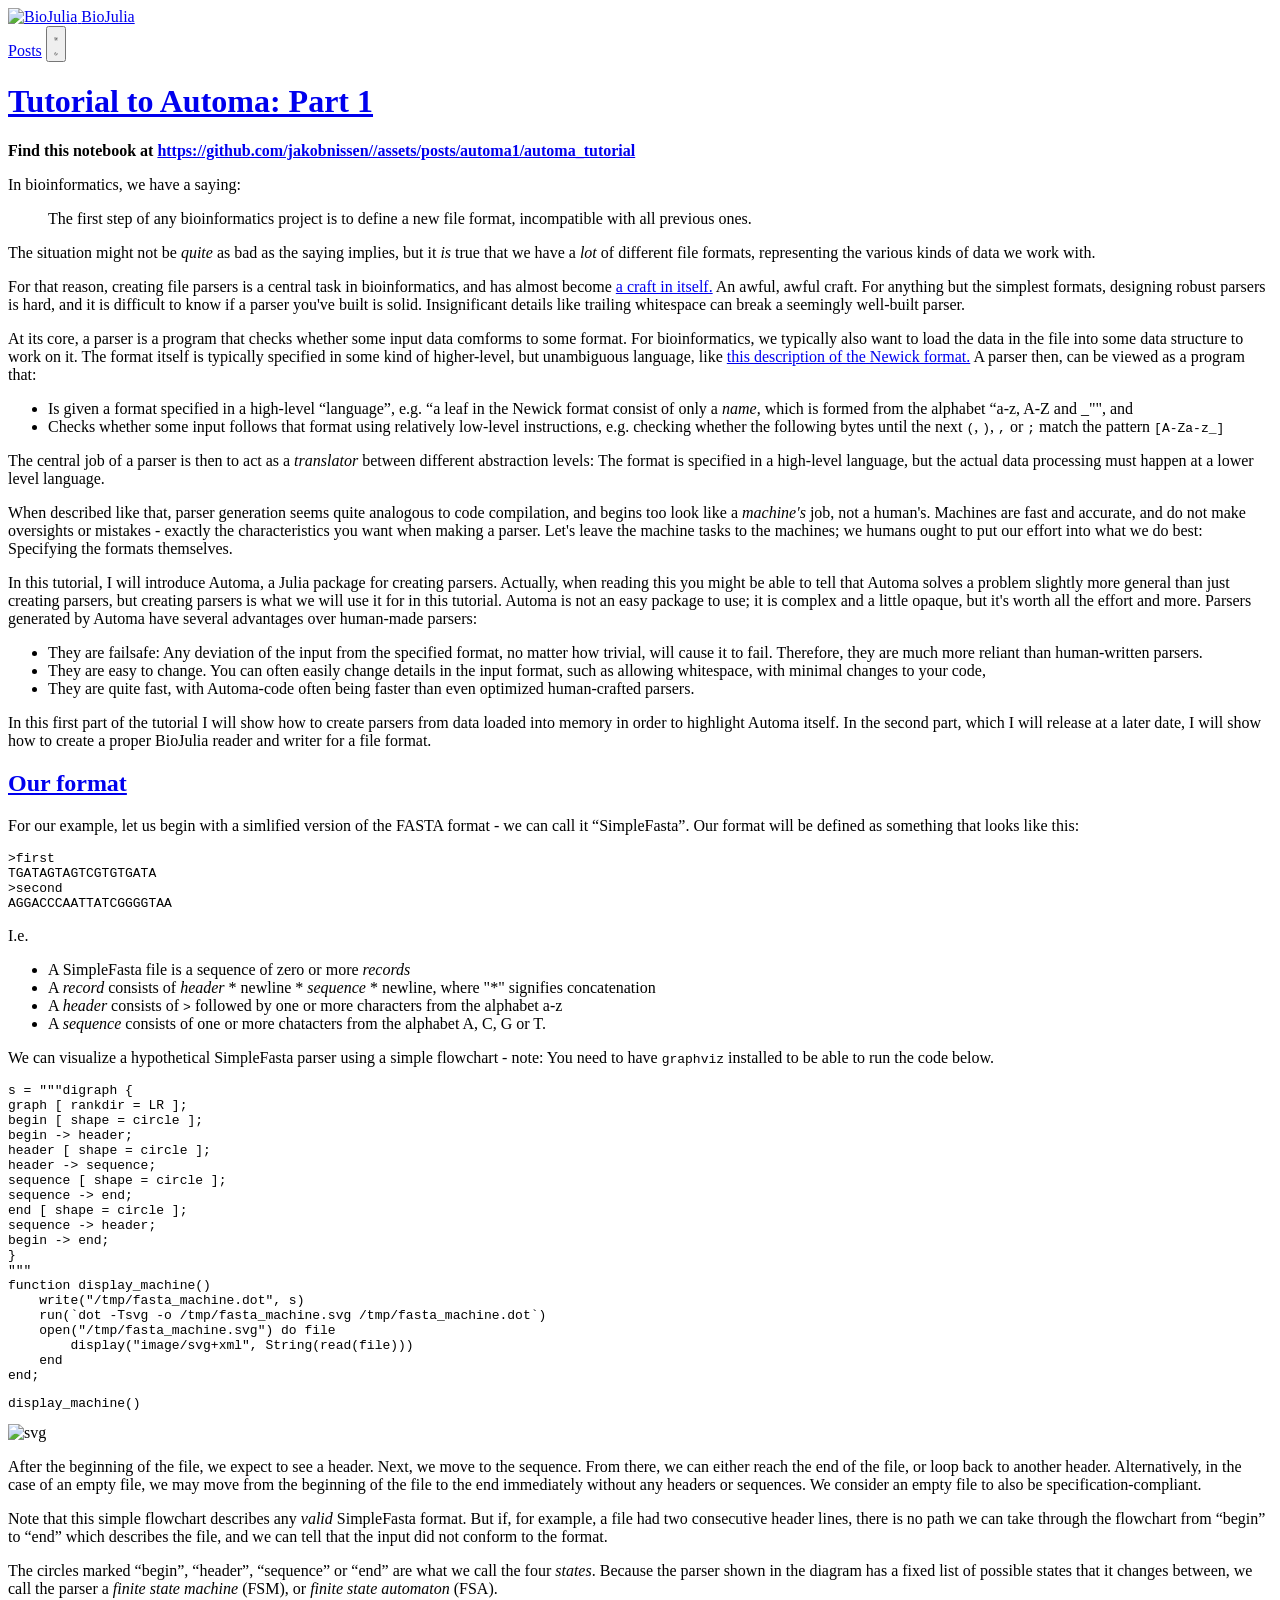
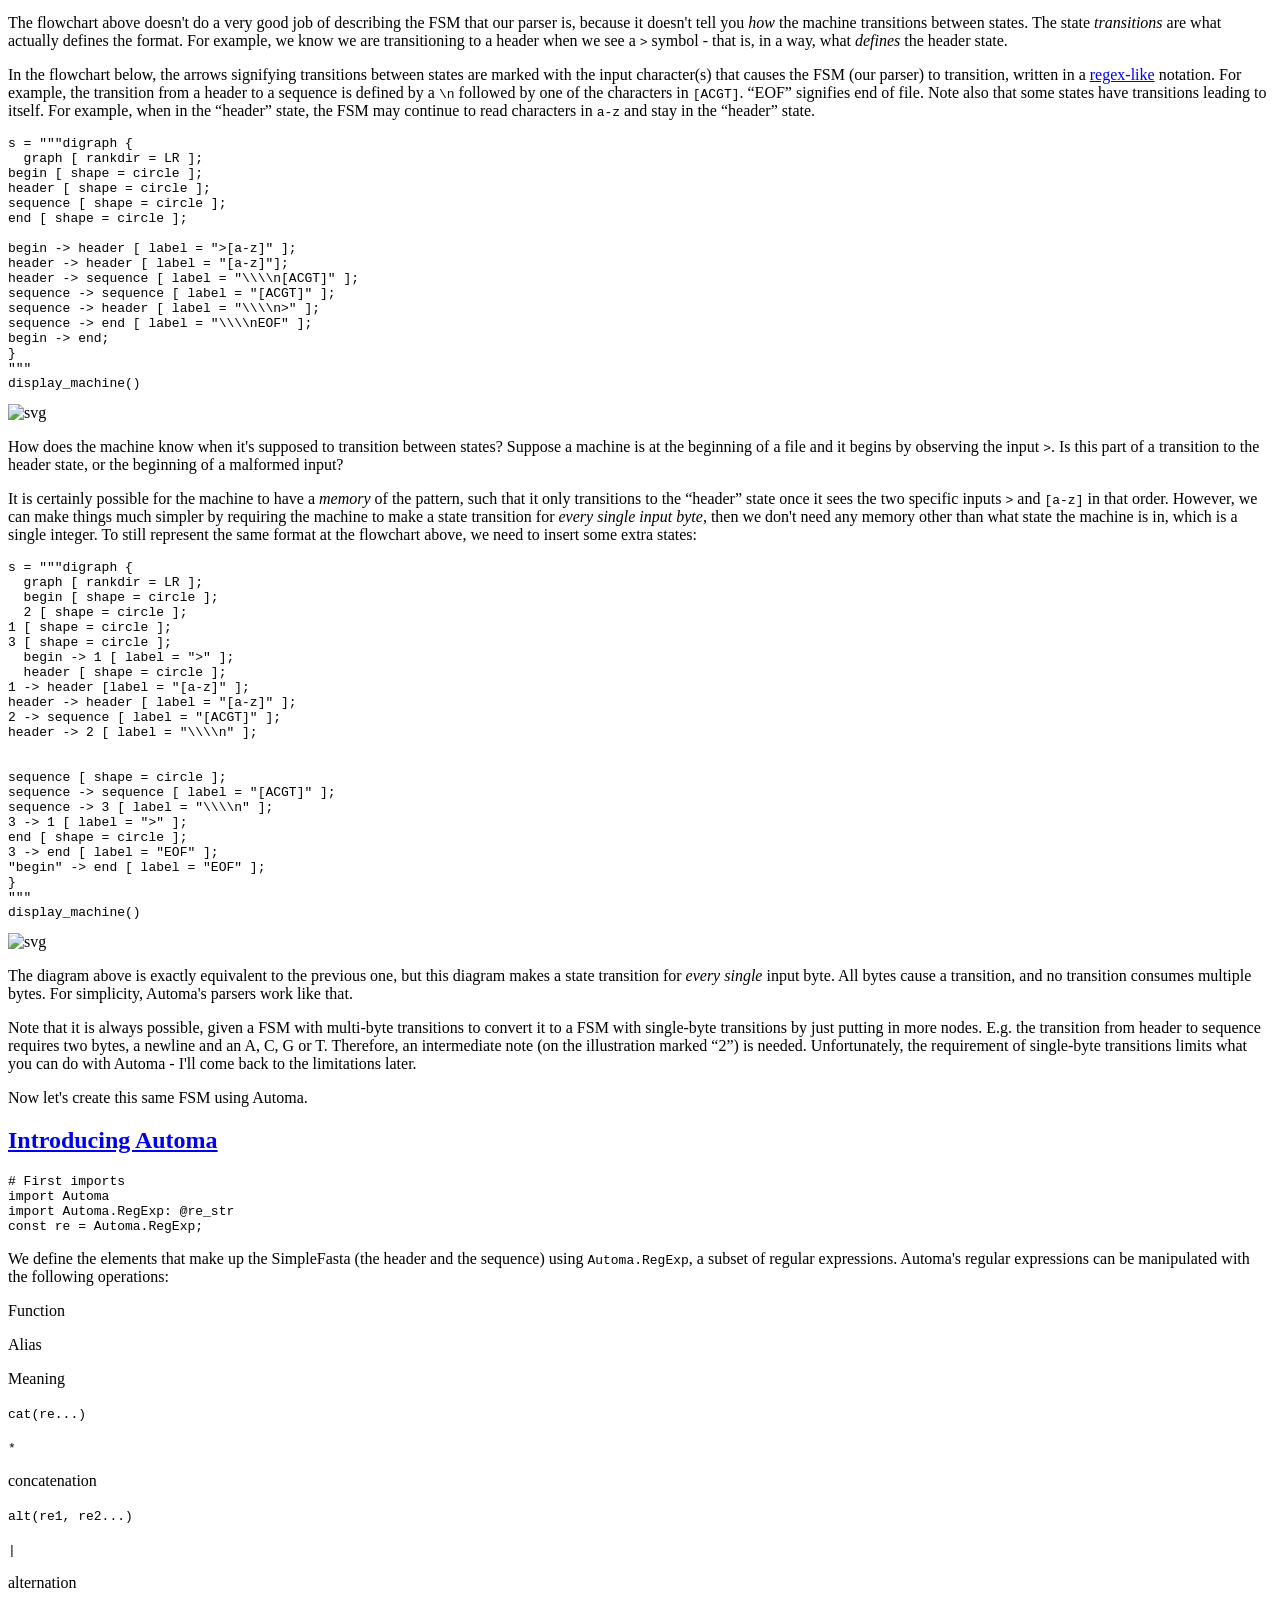
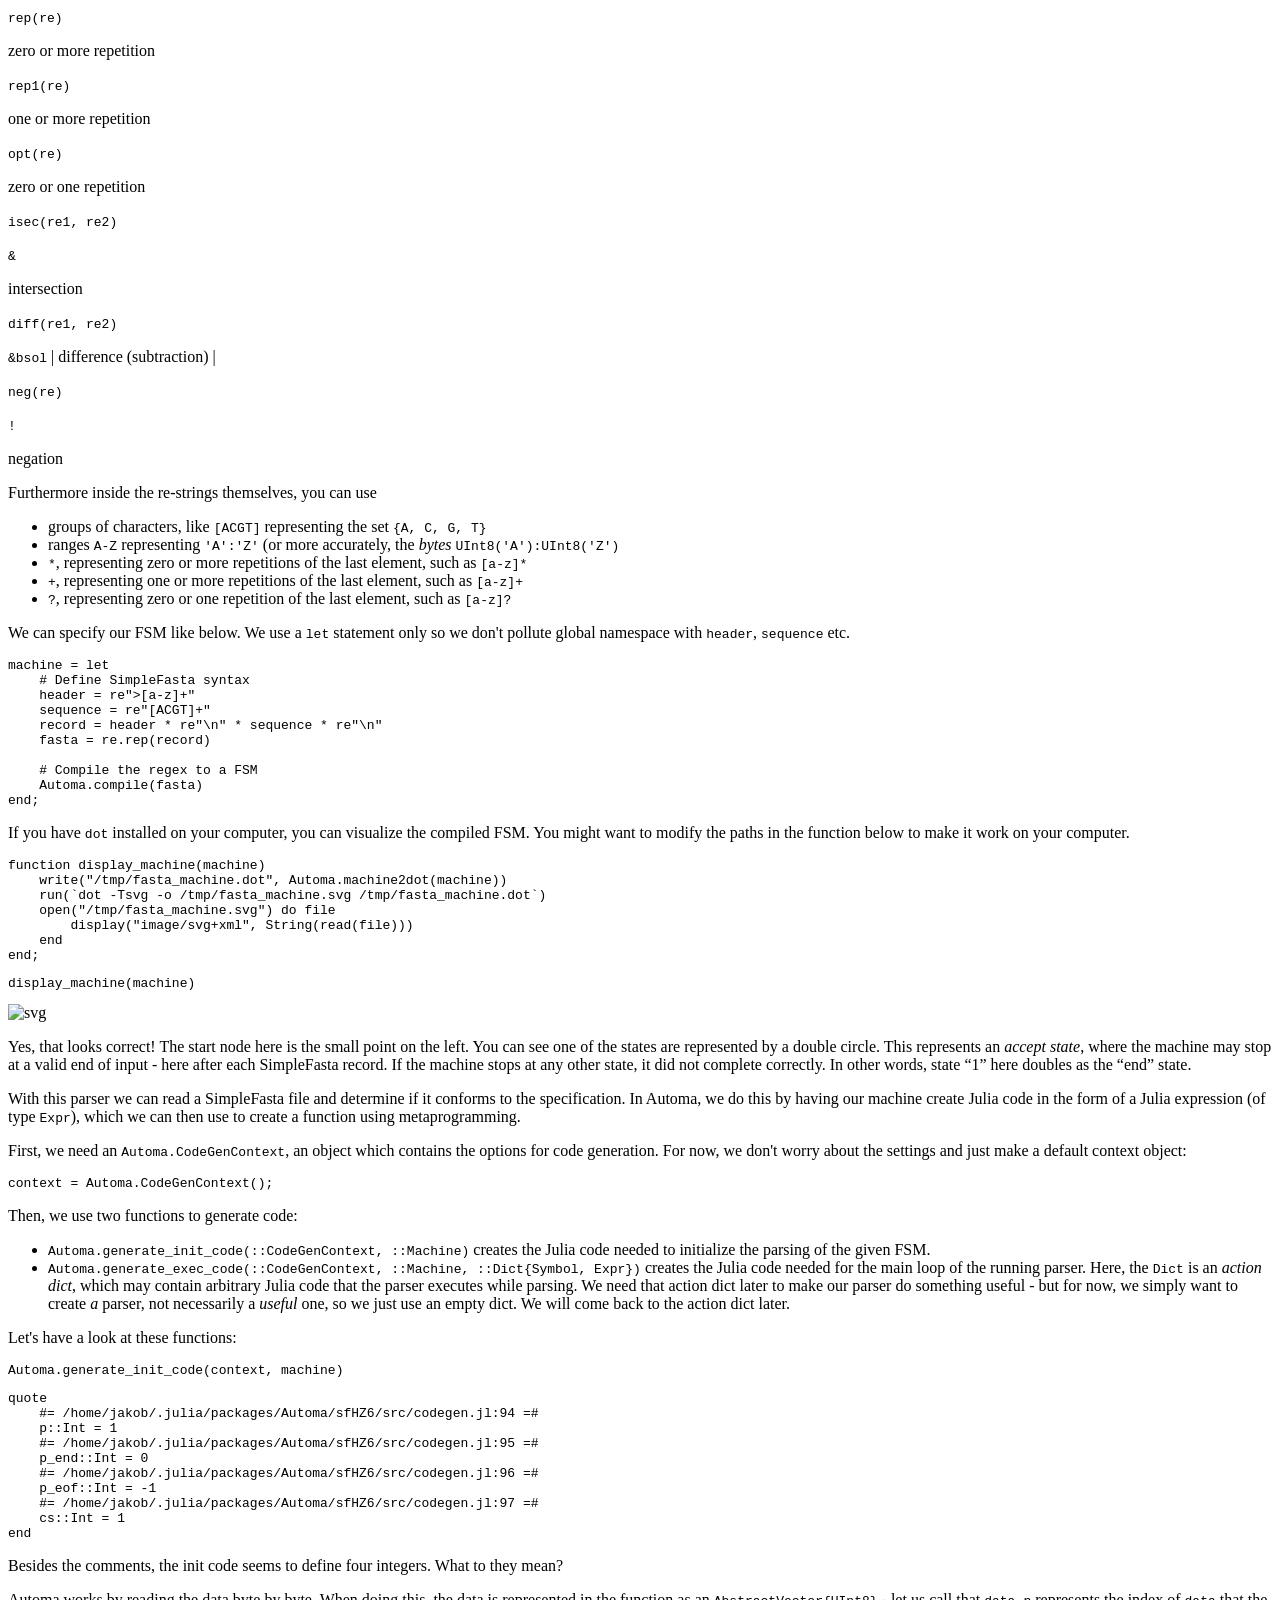
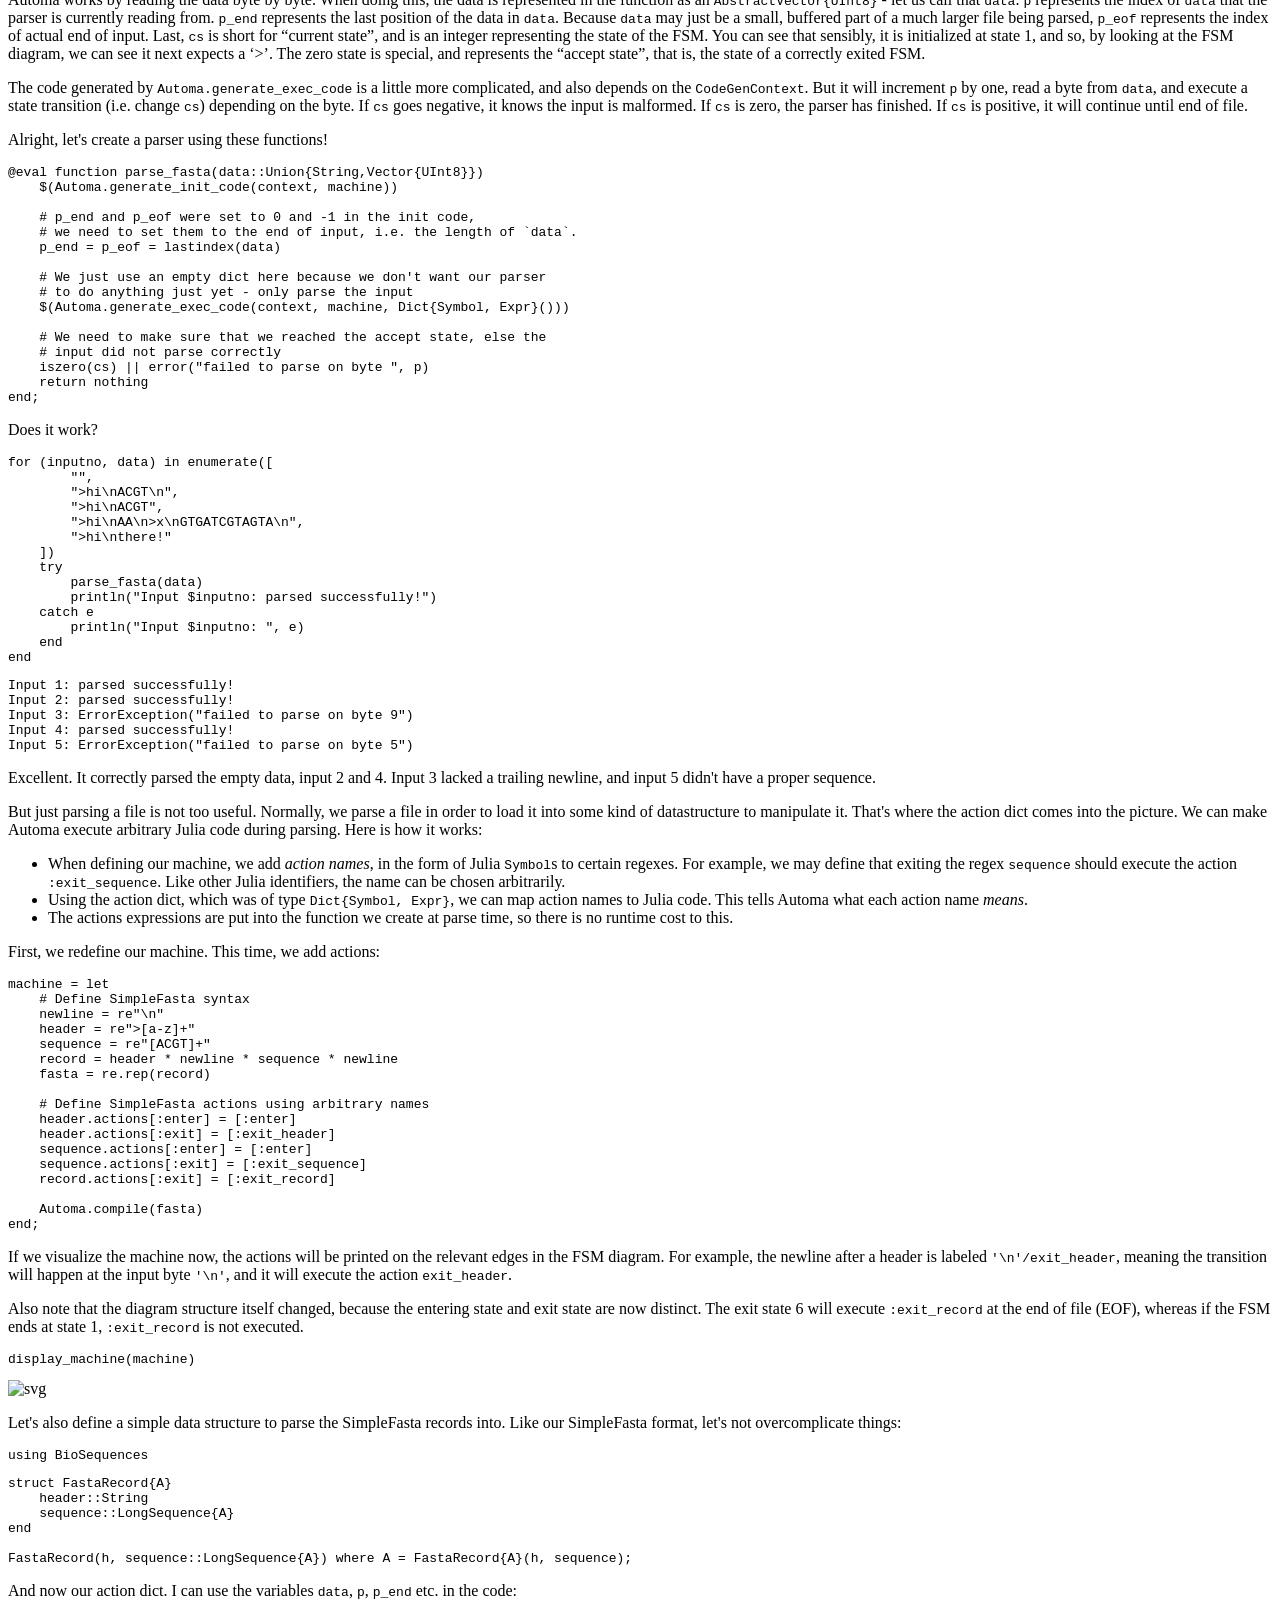
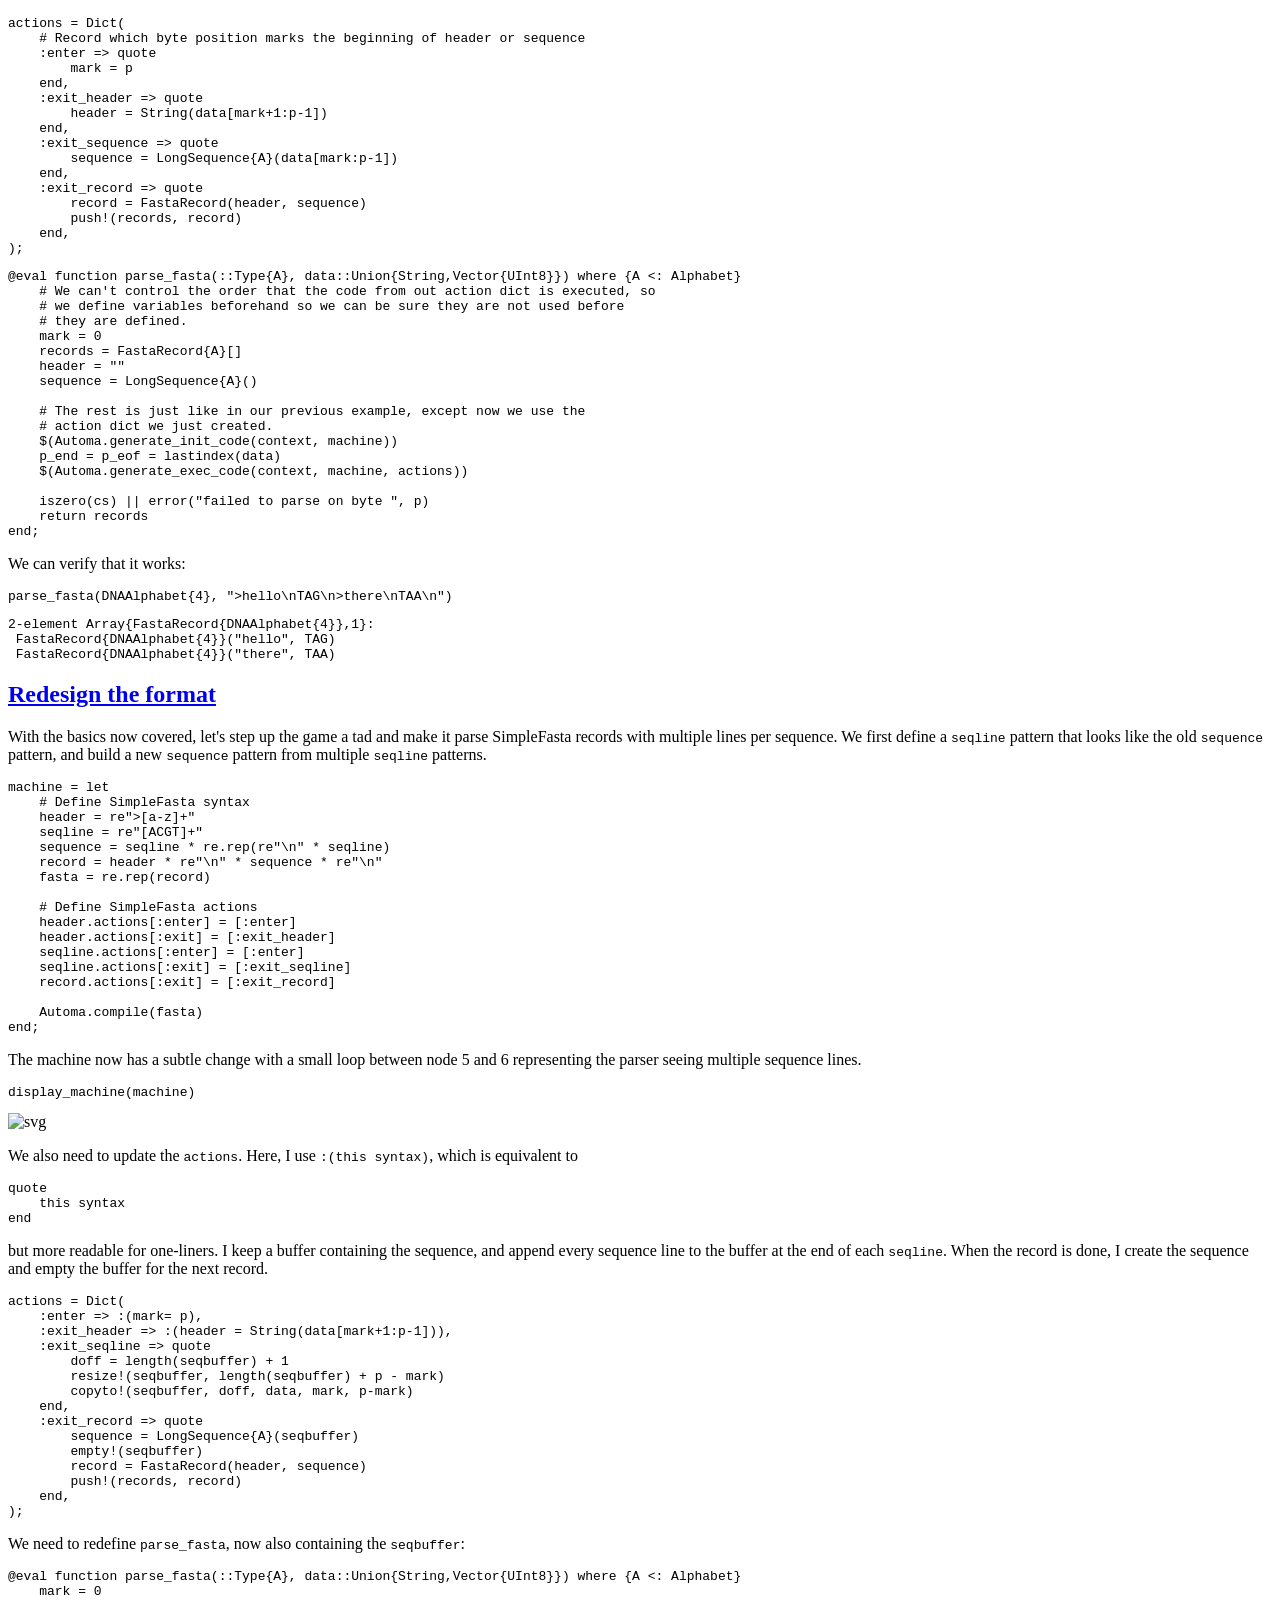
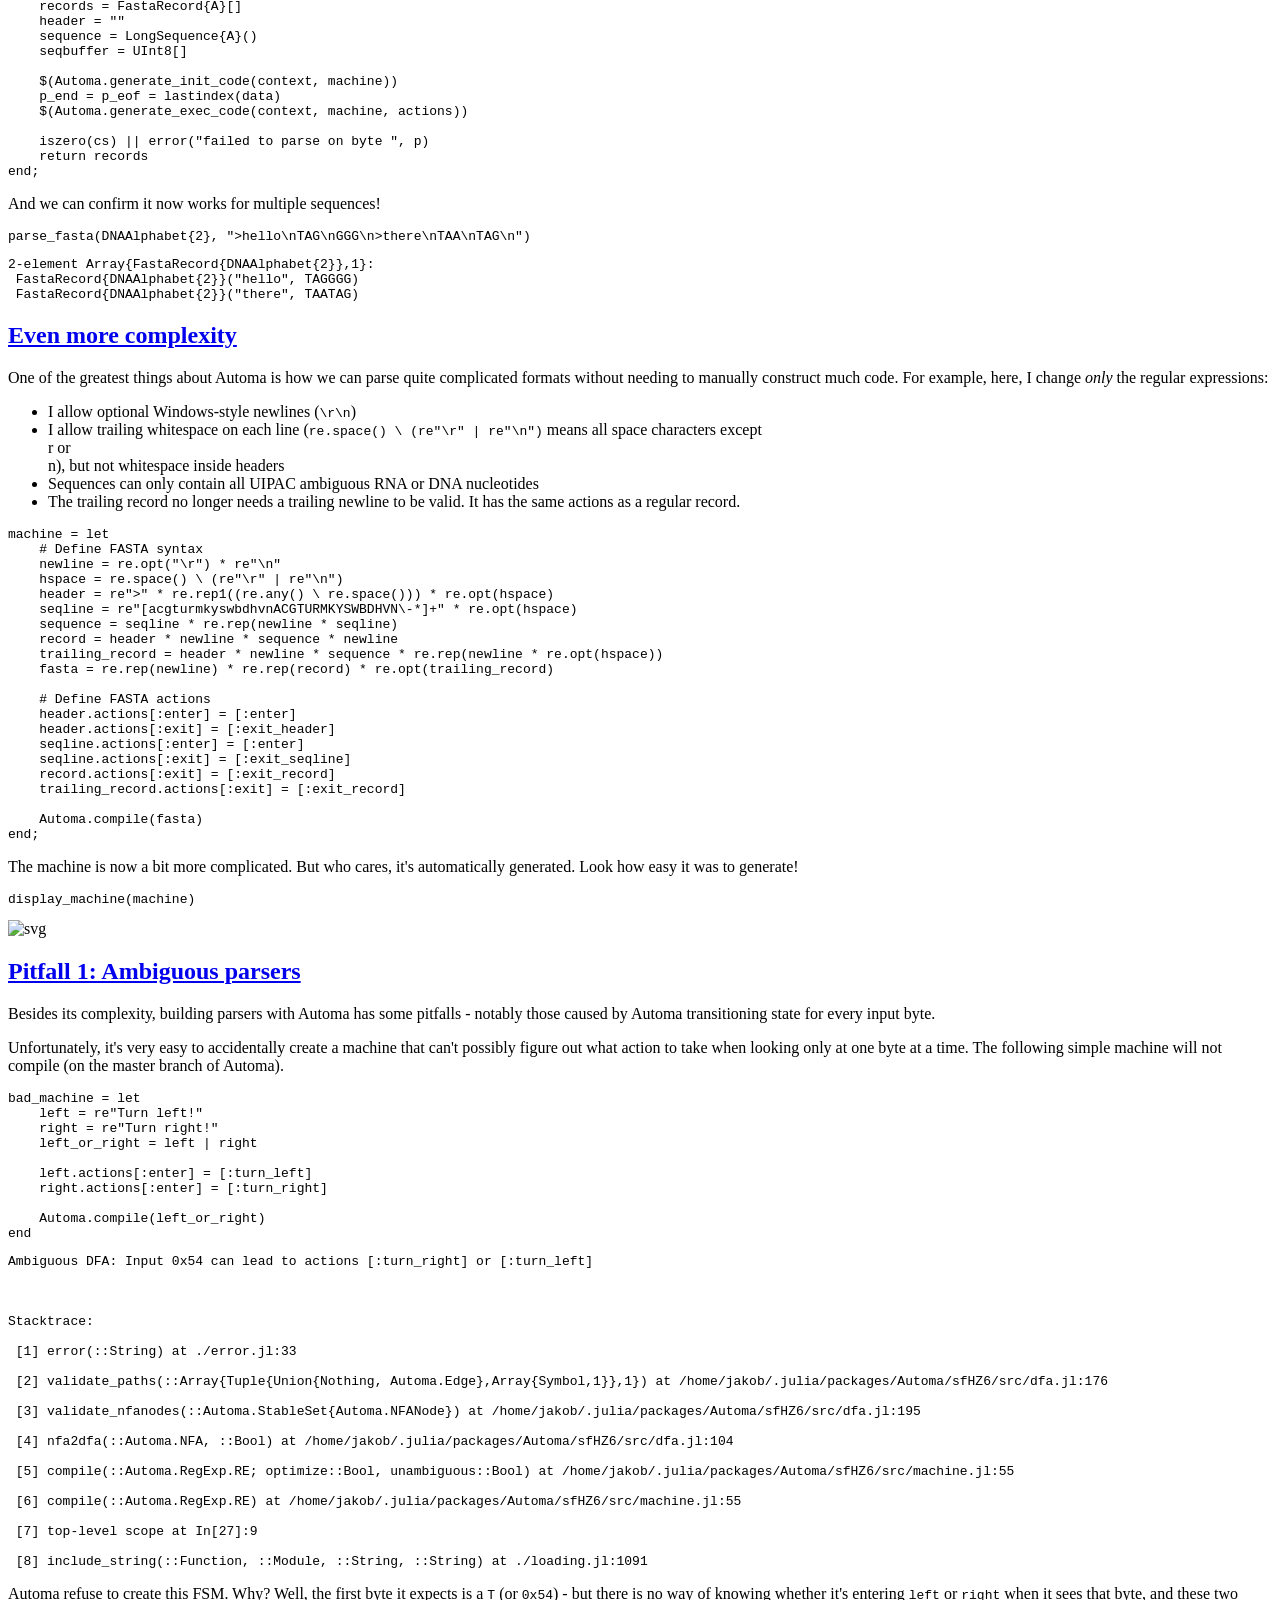
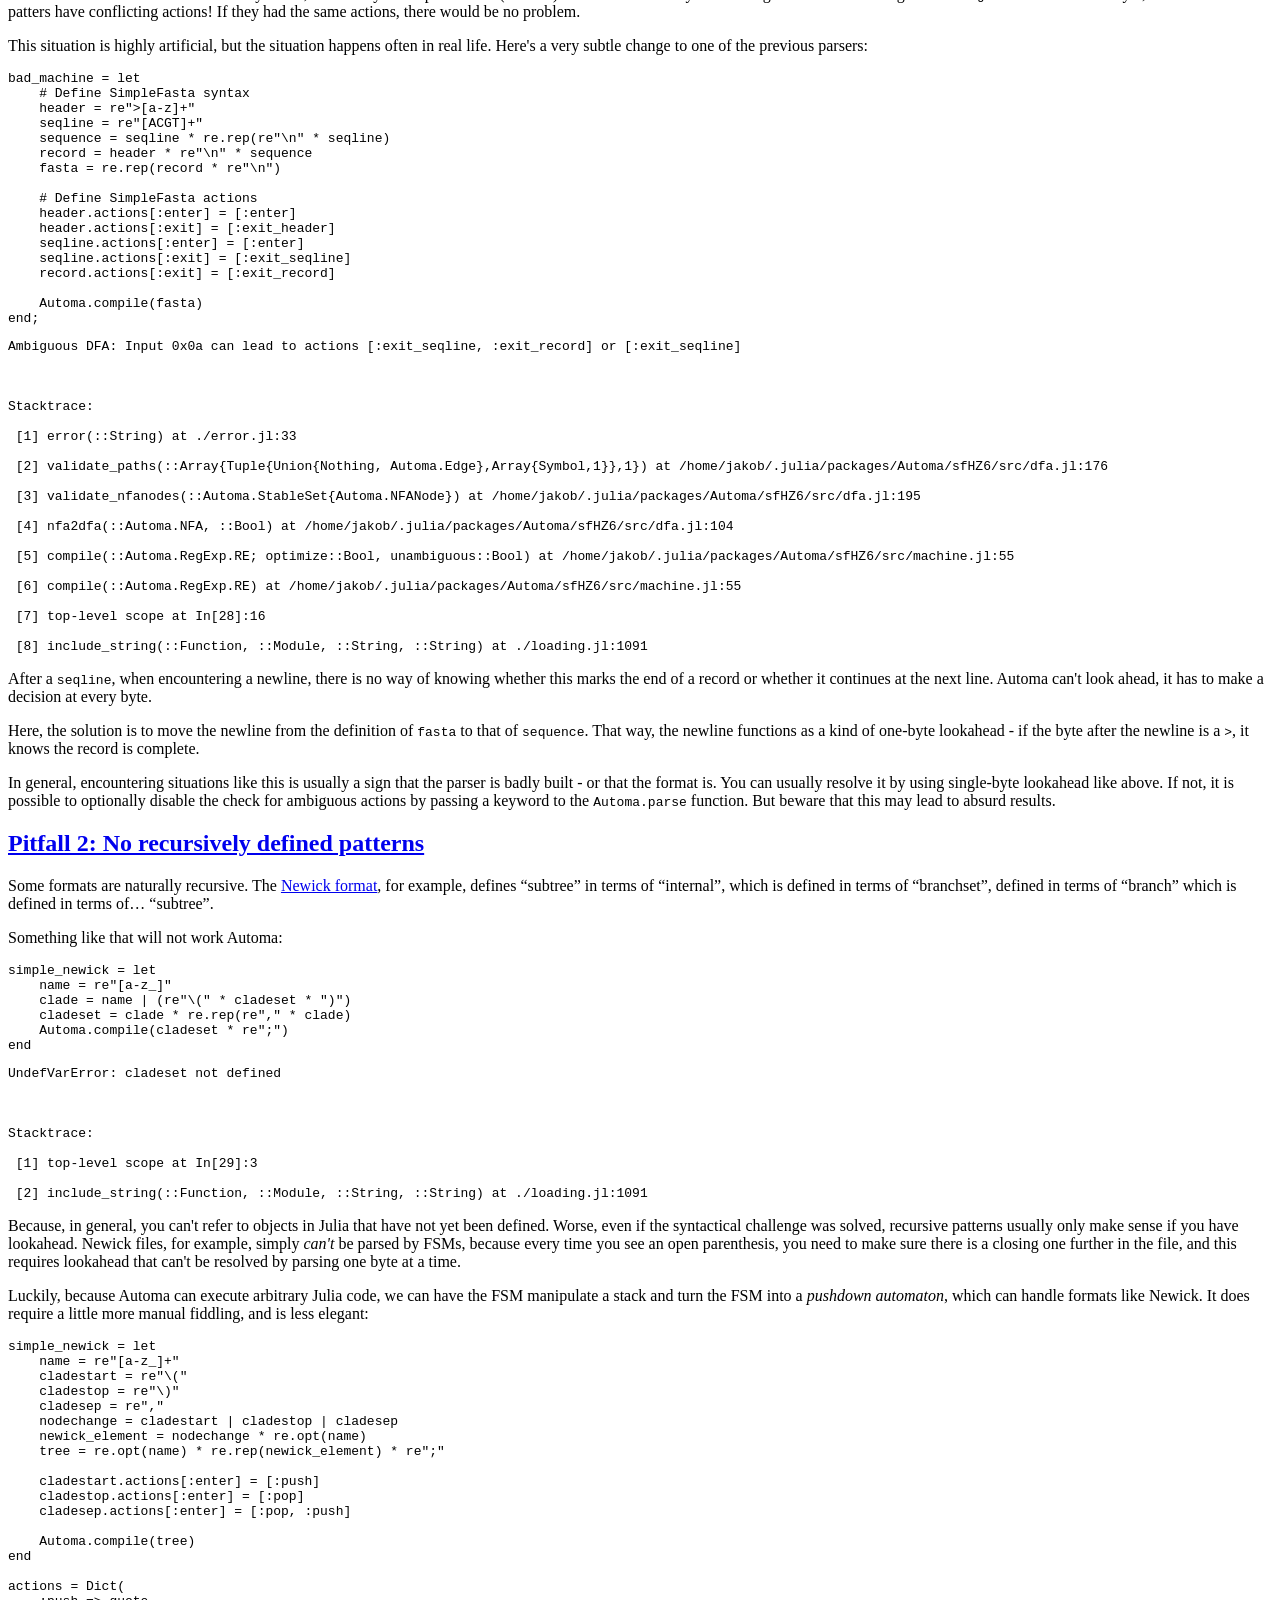
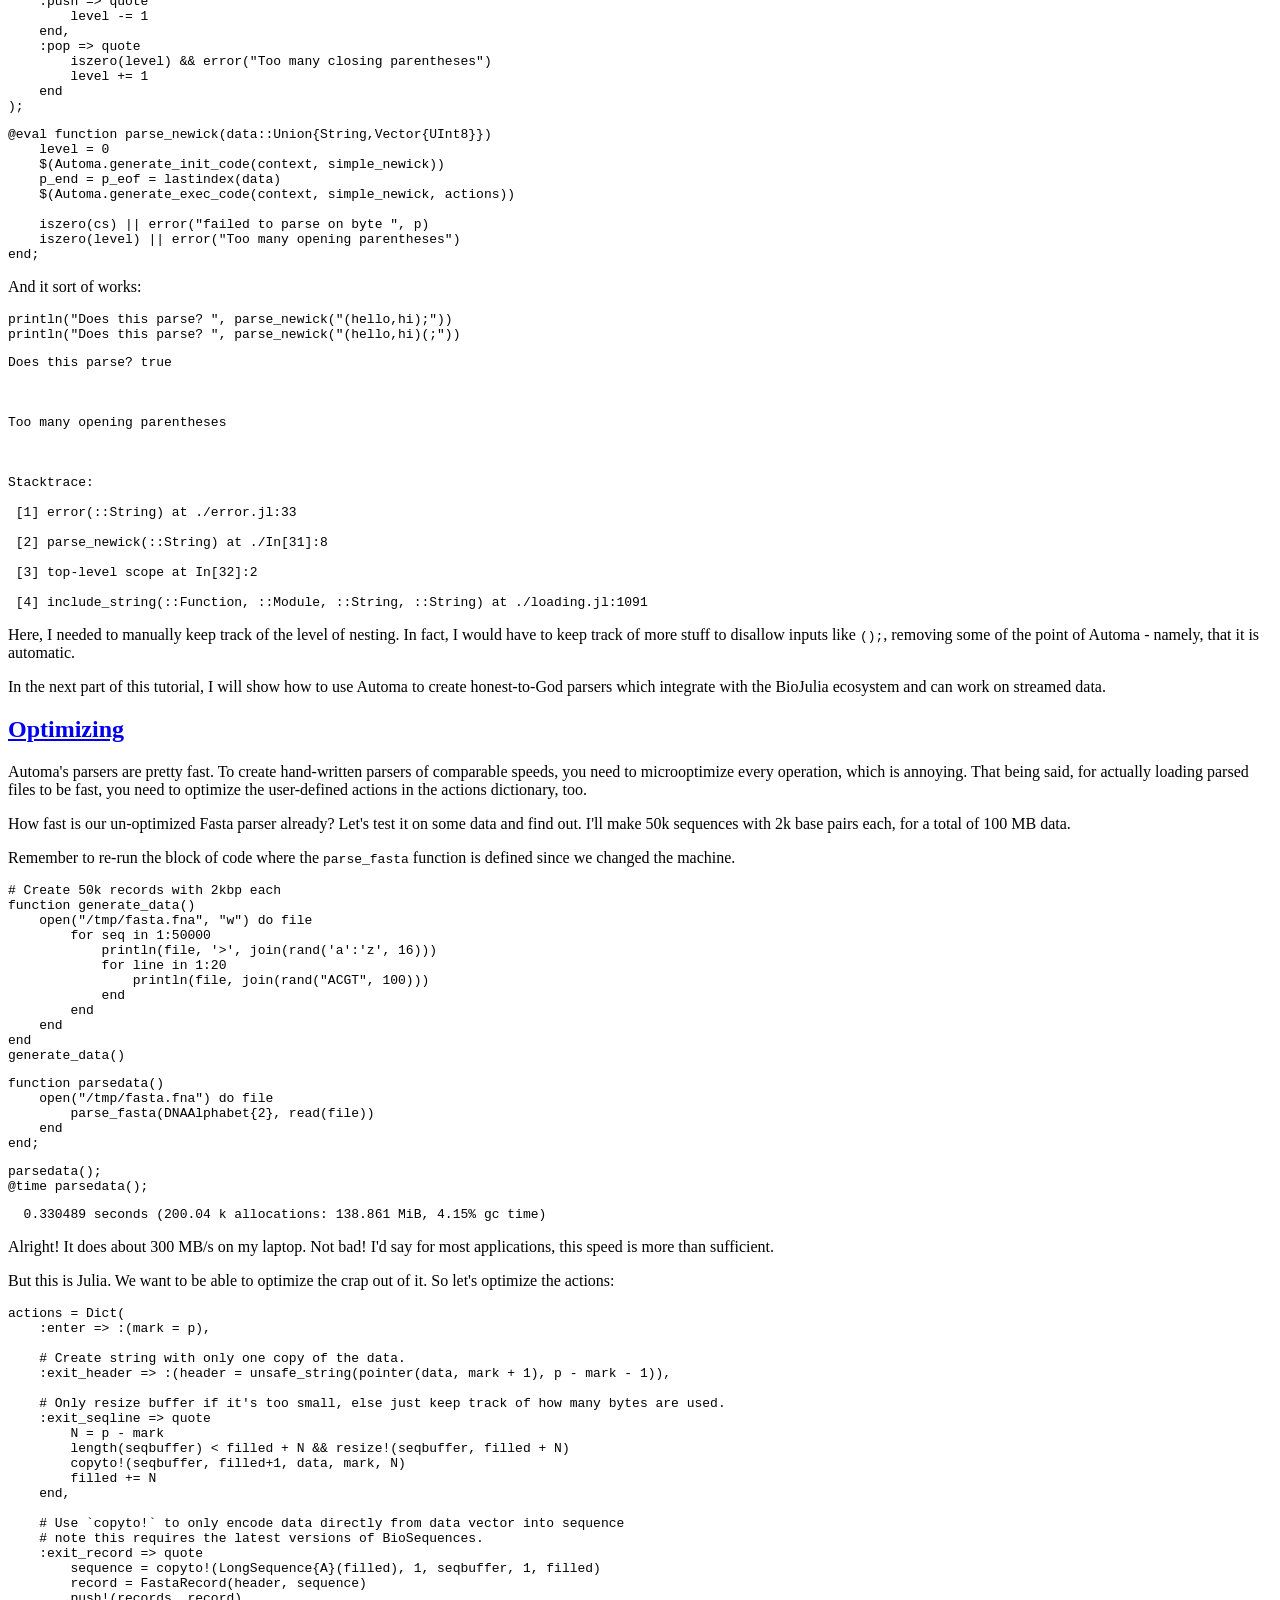
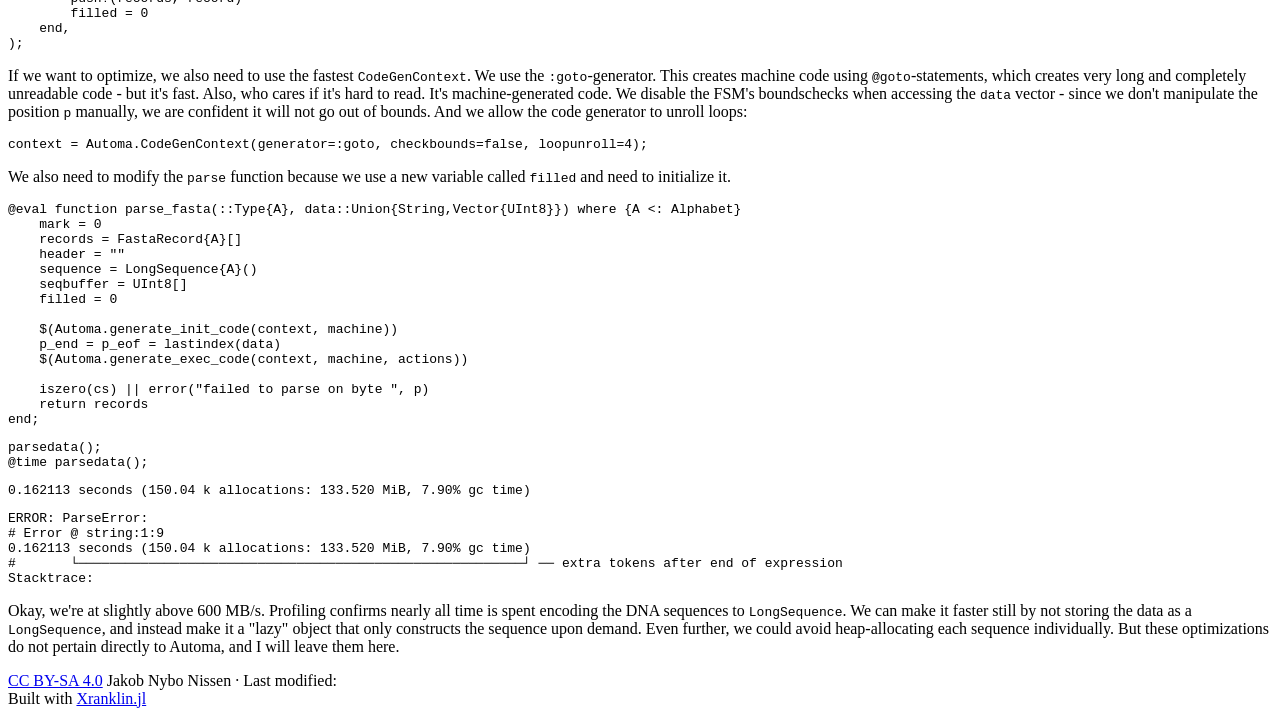
==== commit b291539d: "Deploying to gh-pages from @ BioJulia/posts@85629c5ce1a64e12d83f6d4cdb0d5958be3f1dd1 🚀" ====
--- a/automa1/index.html
+++ b/automa1/index.html
@@ -13,16 +13,16 @@
     })();
   </script>
   
-   <link rel="stylesheet" href="/libs/highlight/styles/github.min.css">
+   <link rel="stylesheet" href="/posts/libs/highlight/styles/github.min.css">
    
-  <link rel="stylesheet" href="/css/style.css">
+  <link rel="stylesheet" href="/posts/css/style.css">
 <link rel="preconnect" href="https://fonts.googleapis.com">
 <link rel="preconnect" href="https://fonts.gstatic.com" crossorigin>
 <link rel="stylesheet" href="https://fonts.googleapis.com/css2?family=Inter:wght@400;500;600;700&family=JetBrains+Mono:wght@400;500&display=swap">
 
-<link rel="icon" type="image/png" sizes="192x192" href="/assets/favicon.png">
-<link rel="shortcut icon" href="/assets/favicon.ico">
-<link rel="apple-touch-icon-precomposed" sizes="152x152" href="/assets/apple-touch-icon.png">
+<link rel="icon" type="image/png" sizes="192x192" href="/posts/assets/favicon.png">
+<link rel="shortcut icon" href="/posts/assets/favicon.ico">
+<link rel="apple-touch-icon-precomposed" sizes="152x152" href="/posts/assets/apple-touch-icon.png">
 
 
    <title>Tutorial to Automa: Part 1 - BioJulia</title>  
@@ -32,12 +32,12 @@
   <div class="header-content">
     <div class="header-left">
       <a href="https://biojulia.dev" class="logo-link">
-        <img src="/assets/sticker.svg" alt="BioJulia">
+        <img src="/posts/assets/sticker.svg" alt="BioJulia">
         <span>BioJulia</span>
       </a>
     </div>
     <nav class="header-nav">
-      <a href="/">Posts</a>
+      <a href="/posts/">Posts</a>
       <button class="theme-toggle" id="theme-toggle" aria-label="Toggle dark mode">
         <svg class="icon-sun" xmlns="http://www.w3.org/2000/svg" viewBox="0 0 24 24" fill="none" stroke="currentColor" stroke-width="2" stroke-linecap="round" stroke-linejoin="round">
           <circle cx="12" cy="12" r="5"></circle>
@@ -114,7 +114,7 @@
     end
 end;</code></pre>
 <pre><code class="julia">display_machine()</code></pre>
-<img src="/assets/posts/automa1/automa_tutorial_2_0.svg" alt="svg"><p>After the beginning of the file, we expect to see a header. Next, we move to the sequence. From there, we can either reach the end of the file, or loop back to another header. Alternatively, in the case of an empty file, we may move from the beginning of the file to the end immediately without any headers or sequences. We consider an empty file to also be specification-compliant.</p>
+<img src="/posts/assets/posts/automa1/automa_tutorial_2_0.svg" alt="svg"><p>After the beginning of the file, we expect to see a header. Next, we move to the sequence. From there, we can either reach the end of the file, or loop back to another header. Alternatively, in the case of an empty file, we may move from the beginning of the file to the end immediately without any headers or sequences. We consider an empty file to also be specification-compliant.</p>
 <p>Note that this simple flowchart describes any <em>valid</em> SimpleFasta format. But if, for example, a file had two consecutive header lines, there is no path we can take through the flowchart from “begin” to “end” which describes the file, and we can tell that the input did not conform to the format.</p>
 <p>The circles marked “begin”, “header”, “sequence” or “end” are what we call the four <em>states</em>. Because the parser shown in the diagram has a fixed list of possible states that it changes between, we call the parser a <em>finite state machine</em> (FSM), or <em>finite state automaton</em> (FSA).</p>
 <p>The flowchart above doesn't do a very good job of describing the FSM that our parser is, because it doesn't tell you <em>how</em> the machine transitions between states. The state <em>transitions</em> are what actually defines the format. For example, we know we are transitioning to a header when we see a <code>&gt;</code> symbol - that is, in a way, what <em>defines</em> the header state.</p>
@@ -136,7 +136,7 @@
 &rbrace;
 &quot;&quot;&quot;
 display_machine()</code></pre>
-<img src="/assets/posts/automa1/automa_tutorial_4_0.svg" alt="svg"><p>How does the machine know when it's supposed to transition between states? Suppose a machine is at the beginning of a file and it begins by observing the input <code>&gt;</code>. Is this part of a transition to the header state, or the beginning of a malformed input?</p>
+<img src="/posts/assets/posts/automa1/automa_tutorial_4_0.svg" alt="svg"><p>How does the machine know when it's supposed to transition between states? Suppose a machine is at the beginning of a file and it begins by observing the input <code>&gt;</code>. Is this part of a transition to the header state, or the beginning of a malformed input?</p>
 <p>It is certainly possible for the machine to have a <em>memory</em> of the pattern, such that it only transitions to the “header” state once it sees the two specific inputs <code>&gt;</code> and <code>[a-z]</code> in that order. However, we can make things much simpler by requiring the machine to make a state transition for <em>every single input byte</em>, then we don't need any memory other than what state the machine is in, which is a single integer. To still represent the same format at the flowchart above, we need to insert some extra states:</p>
 <pre><code class="julia">s = &quot;&quot;&quot;digraph &lbrace;
   graph [ rankdir = LR ];
@@ -162,7 +162,7 @@
 &rbrace;
 &quot;&quot;&quot;
 display_machine()</code></pre>
-<img src="/assets/posts/automa1/automa_tutorial_6_0.svg" alt="svg"><p>The diagram above is exactly equivalent to the previous one, but this diagram makes a state transition for <em>every single</em> input byte. All bytes cause a transition, and no transition consumes multiple bytes. For simplicity, Automa's parsers work like that.</p>
+<img src="/posts/assets/posts/automa1/automa_tutorial_6_0.svg" alt="svg"><p>The diagram above is exactly equivalent to the previous one, but this diagram makes a state transition for <em>every single</em> input byte. All bytes cause a transition, and no transition consumes multiple bytes. For simplicity, Automa's parsers work like that.</p>
 <p>Note that it is always possible, given a FSM with multi-byte transitions to convert it to a FSM with single-byte transitions by just putting in more nodes. E.g. the transition from header to sequence requires two bytes, a newline and an A, C, G or T. Therefore, an intermediate note (on the illustration marked “2”) is needed. Unfortunately, the requirement of single-byte transitions limits what you can do with Automa - I'll come back to the limitations later.</p>
 <p>Now let's create this same FSM using Automa.</p>
 <h2 id="introducing_automa" ><a href="#introducing_automa"> Introducing Automa</a></h2><pre><code class="julia"># First imports
@@ -221,7 +221,7 @@
     end
 end;</code></pre>
 <pre><code class="julia">display_machine(machine)</code></pre>
-<img src="/assets/posts/automa1/automa_tutorial_13_0.svg" alt="svg"><p>Yes, that looks correct! The start node here is the small point on the left. You can see one of the states are represented by a double circle. This represents an <em>accept state</em>, where the machine may stop at a valid end of input - here after each SimpleFasta record. If the machine stops at any other state, it did not complete correctly. In other words, state “1” here doubles as the “end” state.</p>
+<img src="/posts/assets/posts/automa1/automa_tutorial_13_0.svg" alt="svg"><p>Yes, that looks correct! The start node here is the small point on the left. You can see one of the states are represented by a double circle. This represents an <em>accept state</em>, where the machine may stop at a valid end of input - here after each SimpleFasta record. If the machine stops at any other state, it did not complete correctly. In other words, state “1” here doubles as the “end” state.</p>
 <p>With this parser we can read a SimpleFasta file and determine if it conforms to the specification. In Automa, we do this by having our machine create Julia code in the form of a Julia expression (of type <code>Expr</code>), which we can then use to create a function using metaprogramming.</p>
 <p>First, we need an <code>Automa.CodeGenContext</code>, an object which contains the options for code generation. For now, we don't worry about the settings and just make a default context object:</p>
 <pre><code class="julia">context = Automa.CodeGenContext();</code></pre>
@@ -310,7 +310,7 @@
 <p>If we visualize the machine now, the actions will be printed on the relevant edges in the FSM diagram. For example, the newline after a header is labeled <code>'\n'/exit_header</code>, meaning the transition will happen at the input byte <code>'\n'</code>, and it will execute the action <code>exit_header</code>.</p>
 <p>Also note that the diagram structure itself changed, because the entering state and exit state are now distinct. The exit state 6 will execute <code>:exit_record</code> at the end of file (EOF), whereas if the FSM ends at state 1, <code>:exit_record</code> is not executed.</p>
 <pre><code class="julia">display_machine(machine)</code></pre>
-<img src="/assets/posts/automa1/automa_tutorial_25_0.svg" alt="svg"><p>Let's also define a simple data structure to parse the SimpleFasta records into. Like our SimpleFasta format, let's not overcomplicate things:</p>
+<img src="/posts/assets/posts/automa1/automa_tutorial_25_0.svg" alt="svg"><p>Let's also define a simple data structure to parse the SimpleFasta records into. Like our SimpleFasta format, let's not overcomplicate things:</p>
 <pre><code class="julia">using BioSequences</code></pre>
 <pre><code class="julia">struct FastaRecord&lbrace;A&rbrace;
     header::String
@@ -378,7 +378,7 @@
 end;</code></pre>
 <p>The machine now has a subtle change with a small loop between node 5 and 6 representing the parser seeing multiple sequence lines.</p>
 <pre><code class="julia">display_machine(machine)</code></pre>
-<img src="/assets/posts/automa1/automa_tutorial_37_0.svg" alt="svg"><p>We also need to update the <code>actions</code>. Here, I use <code>:(this syntax)</code>, which is equivalent to</p>
+<img src="/posts/assets/posts/automa1/automa_tutorial_37_0.svg" alt="svg"><p>We also need to update the <code>actions</code>. Here, I use <code>:(this syntax)</code>, which is equivalent to</p>
 <pre><code class="julia">quote
     this syntax
 end</code></pre>
@@ -452,7 +452,7 @@
 end;</code></pre>
 <p>The machine is now a bit more complicated. But who cares, it's automatically generated. Look how easy it was to generate!</p>
 <pre><code class="julia">display_machine(machine)</code></pre>
-<img src="/assets/posts/automa1/automa_tutorial_47_0.svg" alt="svg"><h2 id="pitfall_1_ambiguous_parsers" ><a href="#pitfall_1_ambiguous_parsers"> Pitfall 1: Ambiguous parsers</a></h2><p>Besides its complexity, building parsers with Automa has some pitfalls - notably those caused by Automa transitioning state for every input byte.</p>
+<img src="/posts/assets/posts/automa1/automa_tutorial_47_0.svg" alt="svg"><h2 id="pitfall_1_ambiguous_parsers" ><a href="#pitfall_1_ambiguous_parsers"> Pitfall 1: Ambiguous parsers</a></h2><p>Besides its complexity, building parsers with Automa has some pitfalls - notably those caused by Automa transitioning state for every input byte.</p>
 <p>Unfortunately, it's very easy to accidentally create a machine that can't possibly figure out what action to take when looking only at one byte at a time. The following simple machine will not compile (on the master branch of Automa).</p>
 <pre><code class="julia">bad_machine = let
     left = re&quot;Turn left!&quot;
@@ -691,7 +691,7 @@
   </main>
   
   
-    <script src="/libs/highlight/highlight.min.js"></script>
+    <script src="/posts/libs/highlight/highlight.min.js"></script>
 <script>hljs.highlightAll();hljs.configure({tabReplace: '    '});</script>
 
   
